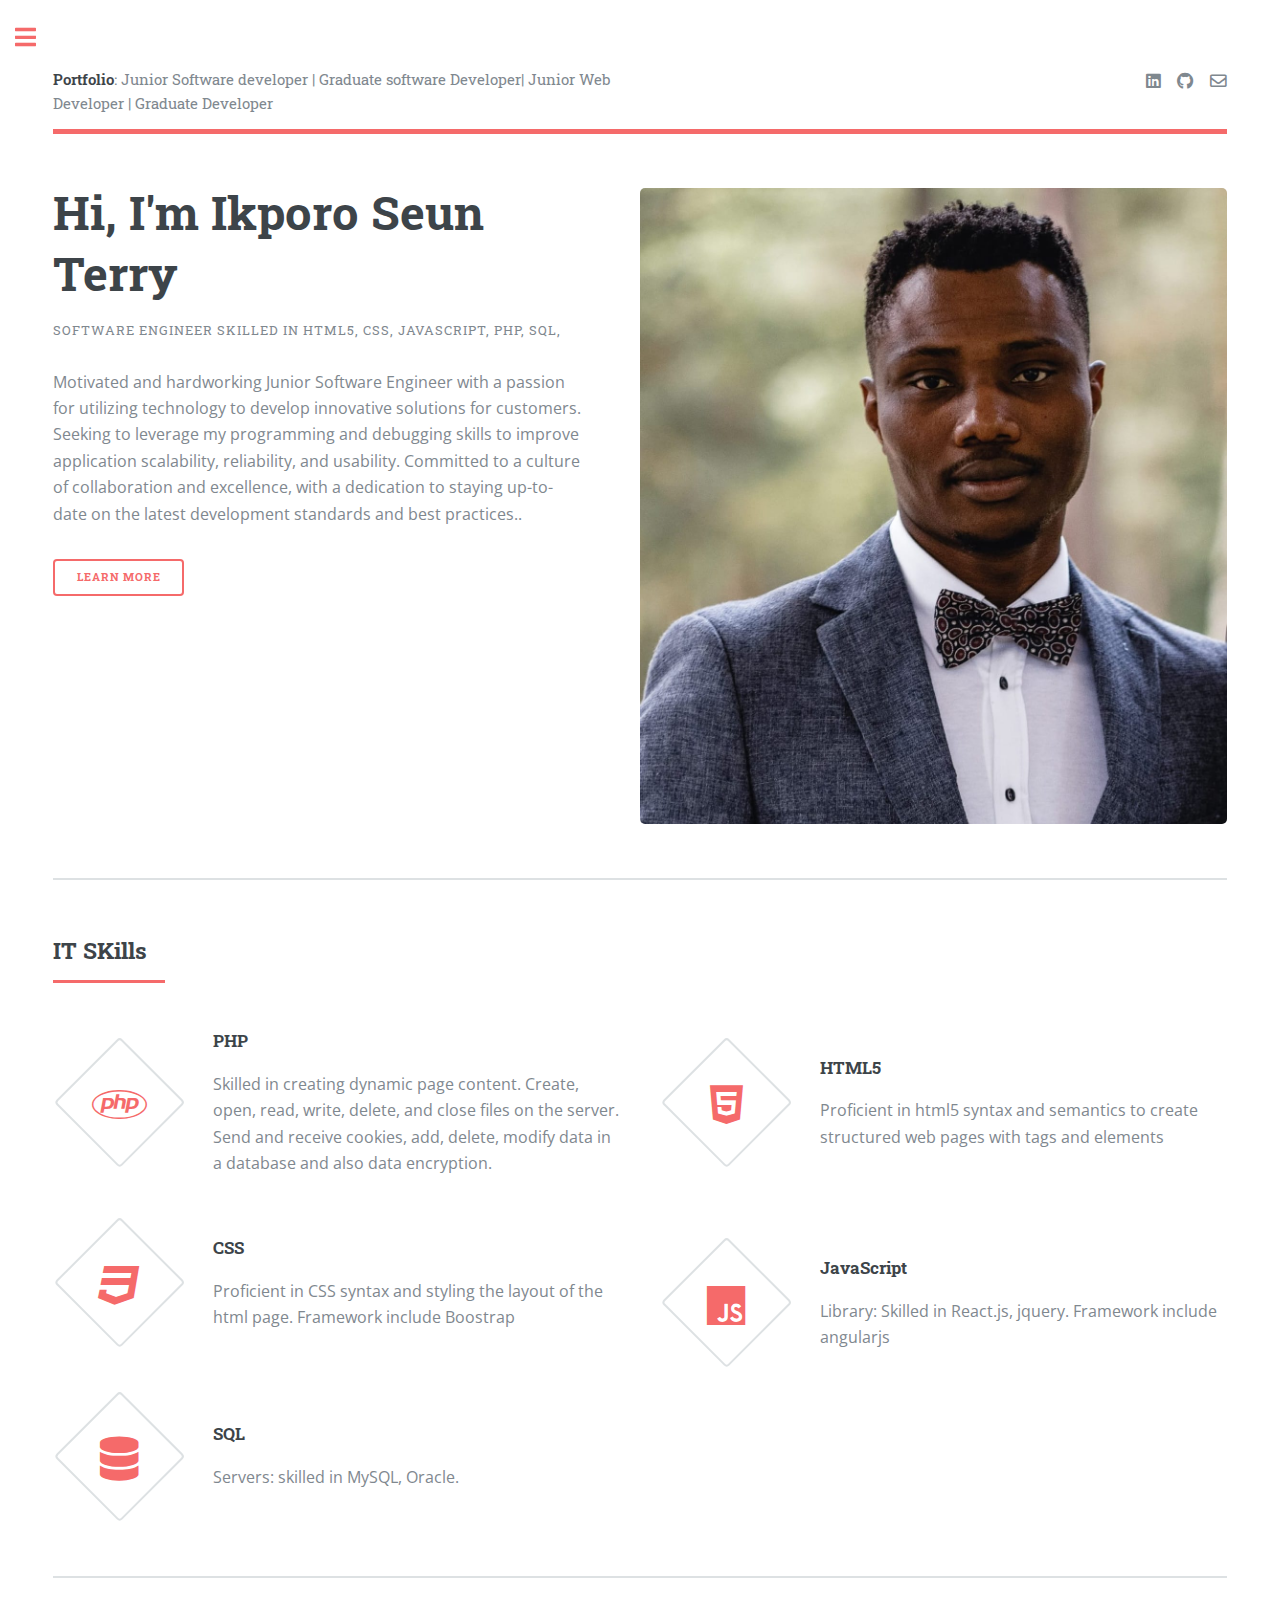
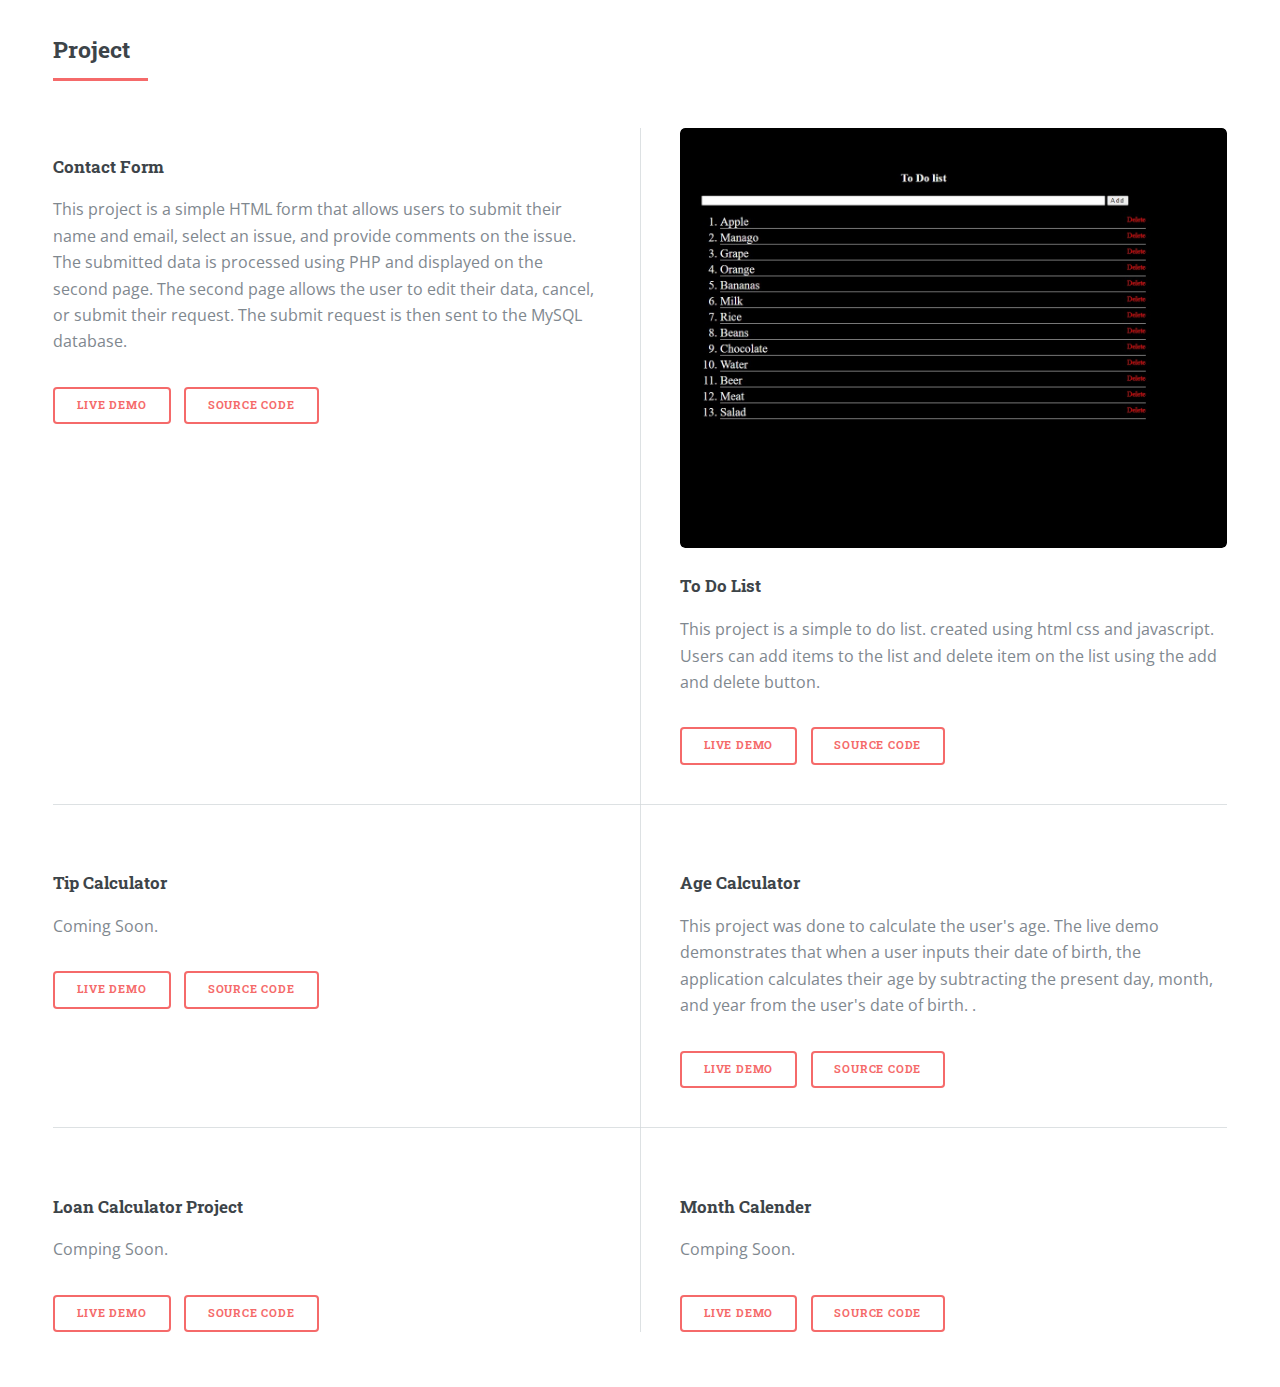
==== index.html @ 98f56852 "Update index.html" ====
<!DOCTYPE HTML>

<html>
	<head>
		<title>My Portfolio</title>
		<meta charset="utf-8" />
		<meta name="viewport" content="width=device-width, initial-scale=1, user-scalable=no" />
		<link rel="stylesheet" href="assets/css/main.css" />
	</head>
	<body class="is-preload">

		<!-- Wrapper -->
			<div id="wrapper">

				<!-- Main -->
					<div id="main">
						<div class="inner">

							<!-- Header -->
								<header id="header">
									<a href="index.html" class="logo"><strong>Portfolio</strong>: Junior Software developer | Graduate software Developer| Junior Web Developer | Graduate Developer<br /></a>
									<ul class="icons">
										<li><a href="https://www.linkedin.com/in/terry-ikporo/" class="icon brands fa-linkedin"><span class="label">linkedin</span></a></li>
										<li><a href="https://github.com/softerry?tab=repositories" class="icon brands fa-github"><span class="label">github</span></a></li>
										<li><a href="mailto:terry.ikporo@gmail.com" class="icon fa fa-envelope"><span class="label">Email</span></a></li>
									</ul>
								</header>

							<!-- Banner -->
								<section id="banner">
									<div class="content">
										<header>
											<h1>Hi, I'm Ikporo Seun Terry</h1>
											<p>Software Engineer Skilled in HTML5, CSS, JavaScript, PHP, SQL, </p>
										</header>
										<p>Motivated and hardworking Junior Software Engineer with a passion for utilizing technology to develop innovative solutions for customers. Seeking to leverage my programming and debugging skills to improve application scalability, reliability, and usability. Committed to a culture of collaboration and excellence, with a dedication to staying up-to-date on the latest development standards and best practices..</p>
										<ul class="actions">
											<li><a href="#" class="button big">Learn More</a></li>
										</ul>
									</div>
									<span class="image object">
										<img src="images/profile.jpeg" alt="" />
									</span>
								</section>

							<!-- Section -->
								<section>
									<header class="major">
										<h2>IT SKills</h2>
									</header>
									<div class="features">
										<article>
											<span class="icon brands fa-php"></span>
											<div class="content">
												<h3>PHP</h3>
												<p>Skilled in creating dynamic page content. Create, open, read, write, delete, and close files on the server. Send and receive cookies, add, delete, modify data in a database and also data encryption.</p>
											</div>
										</article>
										<article>
											<span class="icon brands fa-html5"></span>
											<div class="content">
												<h3>HTML5</h3>
												<p>Proficient in html5 syntax and semantics to create structured web pages with tags and elements </p>
											</div>
										</article>
										<article>
											<span class="icon brands fa-css3"></span>
											<div class="content">
												<h3>CSS</h3>
												<p>Proficient in CSS syntax and styling the layout of the html page. Framework include Boostrap</p>
											</div>
										</article>
										<article>
											<span class="icon brands fa-js"></span>
											<div class="content">
												<h3>JavaScript</h3>
												<p>Library: Skilled in React.js, jquery. Framework include angularjs</p>
											</div>
										</article>
										<article>
											<span class="icon solid fa-database"></span>
											<div class="content">
												<h3>SQL</h3>
												<p> Servers: skilled in MySQL, Oracle.</p>
											</div>
										</article>
									</div>
								</section>

							<!-- Section -->
								<section>
									<header class="major">
										<h2>Project</h2>
									</header>
									<div class="posts">
										<article>
											<a href="#" class="image"><img src="images/contactform.png" alt="" /></a>
											<h3>Contact Form</h3>
											<p>This project is a simple HTML form that allows users to submit their name and email, select an issue, and provide comments on the issue. The submitted data is processed using PHP and displayed on the second page. The second page allows the user to edit their data, cancel, or submit their request. The submit request is then sent to the MySQL database.</p>
											<ul class="actions">
												<li><a href="#" class="button">Live Demo</a></li>
												<li><a href="#" class="button">Source Code</a></li>
											</ul>
										</article>
										<article>
											<a href="#" class="image"><img src="images/todolist.jpg" alt="" /></a>
											<h3>To Do List</h3>
											<p>This project is a simple to do list. created using html css and javascript. Users can add items to the list and delete item on the list using the add and delete button.</p>
											<ul class="actions">
												<li><a href="#" class="button">Live Demo</a></li>
												<li><a href="#" class="button">Source Code</a></li>
											</ul>
										</article>
										<article>
											<a href="#" class="image"><img src="images/tipcalculator.png" alt="" /></a>
											<h3>Tip Calculator</h3>
											<p>Coming Soon.</p>
											<ul class="actions">
												<li><a href="https://softerry.github.io/tipcalculator/" class="button">Live Demo</a></li>
												<li><a href="https://github.com/softerry/tipcalculator" class="button">Source Code</a></li>
											</ul>
										</article>
										<article>
											<a href="#" class="image"><img src="images/agecalculator.png" alt="" /></a>
											<h3>Age Calculator</h3>
											<p>This project was done to calculate the user's age. The live demo demonstrates that when a user inputs their date of birth, the application calculates their age by subtracting the present day, month, and year from the user's date of birth. .</p>
											<ul class="actions">
												<li><a href="https://softerry.github.io/agecalculator/" class="button">Live Demo</a></li>
												<li><a href="https://github.com/softerry/agecalculator" class="button">Source Code</a></li>
											</ul>
										</article>
										<article>
											<a href="#" class="image"><img src="images/pic05.jpg" alt="" /></a>
											<h3>Loan Calculator Project</h3>
											<p>Comping Soon.</p>
											<ul class="actions">
												<li><a href="#" class="button">Live Demo</a></li>
												<li><a href="#" class="button">Source Code</a></li>
											</ul>
										</article>
										<article>
											<a href="#" class="image"><img src="images/pic06.jpg" alt="" /></a>
											<h3>Month Calender</h3>
											<p>Comping Soon.</p>
											<ul class="actions">
												<li><a href="#" class="button">Live Demo</a></li>
												<li><a href="#" class="button">Source Code</a></li>
											</ul>
										</article>
									</div>
								</section>

						</div>
					</div>

				<!-- Sidebar -->
					<div id="sidebar">
						<div class="inner">
							<!-- Menu -->
								<nav id="menu">
									<header class="major">
										<h2>Menu</h2>
									</header>
									<ul>
										<li><a href="index.html">Home</a></li>
										<li><a href="profile.html">Profile</a></li>
									</ul>
								</nav>

							<!-- Section -->
								<section>
									<header class="major">
										<h2>About Me</h2>
									</header>
									<div class="mini-posts">
										<article>
											<a href="#" class="image"><img src="images/profile.jpeg" alt="profile-image" /></a>
											<p>I'm a Terry Seun Ikporo, a motivated and hardworking Junior Software Engineer with a passion for utilizing technology to develop innovative solutions for customers.
											</p>
										</article>
									</div>
									<ul class="actions">
										<li><a href="#" class="button">More</a></li>
									</ul>
								</section>

							<!-- Section -->
								<section>
									<header class="major">
										<h2>Get in touch</h2>
									</header>
									<p>Open to both part-time and full-time positions with a flexible schedule.</p>
									<ul class="contact">
										<li class="icon solid fa-envelope"><a href="mailto:terry.ikporo@gmail.com">terry.ikporo@gmail.com</a></li>
										<li class="icon solid fa-phone">+44 7368565078</li>
										<li class="icon solid fa-home">Manchester|remote|Hybrid</li>
									</ul>
								</section>

							<!-- Footer -->
								<footer id="footer">
									<p class="copyright">&copy; Terry Ikporo Software developer</a>.</p>
								</footer>

						</div>
					</div>

			</div>

		<!-- Scripts -->
			<script src="assets/js/jquery.min.js"></script>
			<script src="assets/js/browser.min.js"></script>
			<script src="assets/js/breakpoints.min.js"></script>
			<script src="assets/js/util.js"></script>
			<script src="assets/js/main.js"></script>

	</body>
</html>
---- assets/css/main.css ----
@import url(fontawesome-all.min.css);
@import url("https://fonts.googleapis.com/css?family=Open+Sans:400,600,400italic,600italic|Roboto+Slab:400,700");
/*
	Editorial by HTML5 UP
	html5up.net | @ajlkn
	Free for personal and commercial use under the CCA 3.0 license (html5up.net/license)
*/
html, body, div, span, applet, object,
iframe, h1, h2, h3, h4, h5, h6, p, blockquote,
pre, a, abbr, acronym, address, big, cite,
code, del, dfn, em, img, ins, kbd, q, s, samp,
small, strike, strong, sub, sup, tt, var, b,
u, i, center, dl, dt, dd, ol, ul, li, fieldset,
form, label, legend, table, caption, tbody,
tfoot, thead, tr, th, td, article, aside,
canvas, details, embed, figure, figcaption,
footer, header, hgroup, menu, nav, output, ruby,
section, summary, time, mark, audio, video {
  margin: 0;
  padding: 0;
  border: 0;
  font-size: 100%;
  font: inherit;
  vertical-align: baseline; }

article, aside, details, figcaption, figure,
footer, header, hgroup, menu, nav, section {
  display: block; }

body {
  line-height: 1; }

ol, ul {
  list-style: none; }

blockquote, q {
  quotes: none; }
  blockquote:before, blockquote:after, q:before, q:after {
    content: '';
    content: none; }

table {
  border-collapse: collapse;
  border-spacing: 0; }

body {
  -webkit-text-size-adjust: none; }


mark {
  background-color: transparent;
  color: inherit; }

input::-moz-focus-inner {
  border: 0;
  padding: 0; }

input, select, textarea {
  -moz-appearance: none;
  -webkit-appearance: none;
  -ms-appearance: none;
  appearance: none; }

/* Basic */
@-ms-viewport {
  width: device-width; }

body {
  -ms-overflow-style: scrollbar; }

@media screen and (max-width: 480px) {
  html, body {
    min-width: 320px; } }

html {
  box-sizing: border-box; }

*, *:before, *:after {
  box-sizing: inherit; }

body {
  background: #ffffff; }
  body.is-preload *, body.is-preload *:before, body.is-preload *:after, body.is-resizing *, body.is-resizing *:before, body.is-resizing *:after {
    -moz-animation: none !important;
    -webkit-animation: none !important;
    -ms-animation: none !important;
    animation: none !important;
    -moz-transition: none !important;
    -webkit-transition: none !important;
    -ms-transition: none !important;
    transition: none !important; }

/* Type */
body, input, select, textarea {
  color: #7f888f;
  font-family: "Open Sans", sans-serif;
  font-size: 13pt;
  font-weight: 400;
  line-height: 1.65; }
  @media screen and (max-width: 1680px) {
    body, input, select, textarea {
      font-size: 11pt; } }
  @media screen and (max-width: 1280px) {
    body, input, select, textarea {
      font-size: 10pt; } }
  @media screen and (max-width: 360px) {
    body, input, select, textarea {
      font-size: 9pt; } }

a {
  -moz-transition: color 0.2s ease-in-out, border-bottom-color 0.2s ease-in-out;
  -webkit-transition: color 0.2s ease-in-out, border-bottom-color 0.2s ease-in-out;
  -ms-transition: color 0.2s ease-in-out, border-bottom-color 0.2s ease-in-out;
  transition: color 0.2s ease-in-out, border-bottom-color 0.2s ease-in-out;
  border-bottom: dotted 1px;
  color: #f56a6a;
  text-decoration: none; }
  a:hover {
    border-bottom-color: #f56a6a;
    color: #f56a6a !important; }
    a:hover strong {
      color: inherit; }

strong, b {
  color: #3d4449;
  font-weight: 600; }

em, i {
  font-style: italic; }

p {
  margin: 0 0 2em 0; }

h1, h2, h3, h4, h5, h6 {
  color: #3d4449;
  font-family: "Roboto Slab", serif;
  font-weight: 700;
  line-height: 1.5;
  margin: 0 0 1em 0; }
  h1 a, h2 a, h3 a, h4 a, h5 a, h6 a {
    color: inherit;
    text-decoration: none;
    border-bottom: 0; }

h1 {
  font-size: 4em;
  margin: 0 0 0.5em 0;
  line-height: 1.3; }

h2 {
  font-size: 1.75em; }

h3 {
  font-size: 1.25em; }

h4 {
  font-size: 1.1em; }

h5 {
  font-size: 0.9em; }

h6 {
  font-size: 0.7em; }

@media screen and (max-width: 1680px) {
  h1 {
    font-size: 3.5em; } }

@media screen and (max-width: 980px) {
  h1 {
    font-size: 3.25em; } }

@media screen and (max-width: 736px) {
  h1 {
    font-size: 2em;
    line-height: 1.4; }
  h2 {
    font-size: 1.5em; } }

sub {
  font-size: 0.8em;
  position: relative;
  top: 0.5em; }

sup {
  font-size: 0.8em;
  position: relative;
  top: -0.5em; }

blockquote {
  border-left: solid 3px rgba(210, 215, 217, 0.75);
  font-style: italic;
  margin: 0 0 2em 0;
  padding: 0.5em 0 0.5em 2em; }

code {
  background: rgba(230, 235, 237, 0.25);
  border-radius: 0.375em;
  border: solid 1px rgba(210, 215, 217, 0.75);
  font-family: "Courier New", monospace;
  font-size: 0.9em;
  margin: 0 0.25em;
  padding: 0.25em 0.65em; }

pre {
  -webkit-overflow-scrolling: touch;
  font-family: "Courier New", monospace;
  font-size: 0.9em;
  margin: 0 0 2em 0; }
  pre code {
    display: block;
    line-height: 1.75;
    padding: 1em 1.5em;
    overflow-x: auto; }

hr {
  border: 0;
  border-bottom: solid 1px rgba(210, 215, 217, 0.75);
  margin: 2em 0; }
  hr.major {
    margin: 3em 0; }

.align-left {
  text-align: left; }

.align-center {
  text-align: center; }

.align-right {
  text-align: right; }

/* Row */
.row {
  display: flex;
  flex-wrap: wrap;
  box-sizing: border-box;
  align-items: stretch; }
  .row > * {
    box-sizing: border-box; }
  .row.gtr-uniform > * > :last-child {
    margin-bottom: 0; }
  .row.aln-left {
    justify-content: flex-start; }
  .row.aln-center {
    justify-content: center; }
  .row.aln-right {
    justify-content: flex-end; }
  .row.aln-top {
    align-items: flex-start; }
  .row.aln-middle {
    align-items: center; }
  .row.aln-bottom {
    align-items: flex-end; }
  .row > .imp {
    order: -1; }
  .row > .col-1 {
    width: 8.33333%; }
  .row > .off-1 {
    margin-left: 8.33333%; }
  .row > .col-2 {
    width: 16.66667%; }
  .row > .off-2 {
    margin-left: 16.66667%; }
  .row > .col-3 {
    width: 25%; }
  .row > .off-3 {
    margin-left: 25%; }
  .row > .col-4 {
    width: 33.33333%; }
  .row > .off-4 {
    margin-left: 33.33333%; }
  .row > .col-5 {
    width: 41.66667%; }
  .row > .off-5 {
    margin-left: 41.66667%; }
  .row > .col-6 {
    width: 50%; }
  .row > .off-6 {
    margin-left: 50%; }
  .row > .col-7 {
    width: 58.33333%; }
  .row > .off-7 {
    margin-left: 58.33333%; }
  .row > .col-8 {
    width: 66.66667%; }
  .row > .off-8 {
    margin-left: 66.66667%; }
  .row > .col-9 {
    width: 75%; }
  .row > .off-9 {
    margin-left: 75%; }
  .row > .col-10 {
    width: 83.33333%; }
  .row > .off-10 {
    margin-left: 83.33333%; }
  .row > .col-11 {
    width: 91.66667%; }
  .row > .off-11 {
    margin-left: 91.66667%; }
  .row > .col-12 {
    width: 100%; }
  .row > .off-12 {
    margin-left: 100%; }
  .row.gtr-0 {
    margin-top: 0;
    margin-left: 0em; }
    .row.gtr-0 > * {
      padding: 0 0 0 0em; }
    .row.gtr-0.gtr-uniform {
      margin-top: 0em; }
      .row.gtr-0.gtr-uniform > * {
        padding-top: 0em; }
  .row.gtr-25 {
    margin-top: 0;
    margin-left: -0.375em; }
    .row.gtr-25 > * {
      padding: 0 0 0 0.375em; }
    .row.gtr-25.gtr-uniform {
      margin-top: -0.375em; }
      .row.gtr-25.gtr-uniform > * {
        padding-top: 0.375em; }
  .row.gtr-50 {
    margin-top: 0;
    margin-left: -0.75em; }
    .row.gtr-50 > * {
      padding: 0 0 0 0.75em; }
    .row.gtr-50.gtr-uniform {
      margin-top: -0.75em; }
      .row.gtr-50.gtr-uniform > * {
        padding-top: 0.75em; }
  .row {
    margin-top: 0;
    margin-left: -1.5em; }
    .row > * {
      padding: 0 0 0 1.5em; }
    .row.gtr-uniform {
      margin-top: -1.5em; }
      .row.gtr-uniform > * {
        padding-top: 1.5em; }
  .row.gtr-150 {
    margin-top: 0;
    margin-left: -2.25em; }
    .row.gtr-150 > * {
      padding: 0 0 0 2.25em; }
    .row.gtr-150.gtr-uniform {
      margin-top: -2.25em; }
      .row.gtr-150.gtr-uniform > * {
        padding-top: 2.25em; }
  .row.gtr-200 {
    margin-top: 0;
    margin-left: -3em; }
    .row.gtr-200 > * {
      padding: 0 0 0 3em; }
    .row.gtr-200.gtr-uniform {
      margin-top: -3em; }
      .row.gtr-200.gtr-uniform > * {
        padding-top: 3em; }
  @media screen and (max-width: 1680px) {
    .row {
      display: flex;
      flex-wrap: wrap;
      box-sizing: border-box;
      align-items: stretch; }
      .row > * {
        box-sizing: border-box; }
      .row.gtr-uniform > * > :last-child {
        margin-bottom: 0; }
      .row.aln-left {
        justify-content: flex-start; }
      .row.aln-center {
        justify-content: center; }
      .row.aln-right {
        justify-content: flex-end; }
      .row.aln-top {
        align-items: flex-start; }
      .row.aln-middle {
        align-items: center; }
      .row.aln-bottom {
        align-items: flex-end; }
      .row > .imp-xlarge {
        order: -1; }
      .row > .col-1-xlarge {
        width: 8.33333%; }
      .row > .off-1-xlarge {
        margin-left: 8.33333%; }
      .row > .col-2-xlarge {
        width: 16.66667%; }
      .row > .off-2-xlarge {
        margin-left: 16.66667%; }
      .row > .col-3-xlarge {
        width: 25%; }
      .row > .off-3-xlarge {
        margin-left: 25%; }
      .row > .col-4-xlarge {
        width: 33.33333%; }
      .row > .off-4-xlarge {
        margin-left: 33.33333%; }
      .row > .col-5-xlarge {
        width: 41.66667%; }
      .row > .off-5-xlarge {
        margin-left: 41.66667%; }
      .row > .col-6-xlarge {
        width: 50%; }
      .row > .off-6-xlarge {
        margin-left: 50%; }
      .row > .col-7-xlarge {
        width: 58.33333%; }
      .row > .off-7-xlarge {
        margin-left: 58.33333%; }
      .row > .col-8-xlarge {
        width: 66.66667%; }
      .row > .off-8-xlarge {
        margin-left: 66.66667%; }
      .row > .col-9-xlarge {
        width: 75%; }
      .row > .off-9-xlarge {
        margin-left: 75%; }
      .row > .col-10-xlarge {
        width: 83.33333%; }
      .row > .off-10-xlarge {
        margin-left: 83.33333%; }
      .row > .col-11-xlarge {
        width: 91.66667%; }
      .row > .off-11-xlarge {
        margin-left: 91.66667%; }
      .row > .col-12-xlarge {
        width: 100%; }
      .row > .off-12-xlarge {
        margin-left: 100%; }
      .row.gtr-0 {
        margin-top: 0;
        margin-left: 0em; }
        .row.gtr-0 > * {
          padding: 0 0 0 0em; }
        .row.gtr-0.gtr-uniform {
          margin-top: 0em; }
          .row.gtr-0.gtr-uniform > * {
            padding-top: 0em; }
      .row.gtr-25 {
        margin-top: 0;
        margin-left: -0.375em; }
        .row.gtr-25 > * {
          padding: 0 0 0 0.375em; }
        .row.gtr-25.gtr-uniform {
          margin-top: -0.375em; }
          .row.gtr-25.gtr-uniform > * {
            padding-top: 0.375em; }
      .row.gtr-50 {
        margin-top: 0;
        margin-left: -0.75em; }
        .row.gtr-50 > * {
          padding: 0 0 0 0.75em; }
        .row.gtr-50.gtr-uniform {
          margin-top: -0.75em; }
          .row.gtr-50.gtr-uniform > * {
            padding-top: 0.75em; }
      .row {
        margin-top: 0;
        margin-left: -1.5em; }
        .row > * {
          padding: 0 0 0 1.5em; }
        .row.gtr-uniform {
          margin-top: -1.5em; }
          .row.gtr-uniform > * {
            padding-top: 1.5em; }
      .row.gtr-150 {
        margin-top: 0;
        margin-left: -2.25em; }
        .row.gtr-150 > * {
          padding: 0 0 0 2.25em; }
        .row.gtr-150.gtr-uniform {
          margin-top: -2.25em; }
          .row.gtr-150.gtr-uniform > * {
            padding-top: 2.25em; }
      .row.gtr-200 {
        margin-top: 0;
        margin-left: -3em; }
        .row.gtr-200 > * {
          padding: 0 0 0 3em; }
        .row.gtr-200.gtr-uniform {
          margin-top: -3em; }
          .row.gtr-200.gtr-uniform > * {
            padding-top: 3em; } }
  @media screen and (max-width: 1280px) {
    .row {
      display: flex;
      flex-wrap: wrap;
      box-sizing: border-box;
      align-items: stretch; }
      .row > * {
        box-sizing: border-box; }
      .row.gtr-uniform > * > :last-child {
        margin-bottom: 0; }
      .row.aln-left {
        justify-content: flex-start; }
      .row.aln-center {
        justify-content: center; }
      .row.aln-right {
        justify-content: flex-end; }
      .row.aln-top {
        align-items: flex-start; }
      .row.aln-middle {
        align-items: center; }
      .row.aln-bottom {
        align-items: flex-end; }
      .row > .imp-large {
        order: -1; }
      .row > .col-1-large {
        width: 8.33333%; }
      .row > .off-1-large {
        margin-left: 8.33333%; }
      .row > .col-2-large {
        width: 16.66667%; }
      .row > .off-2-large {
        margin-left: 16.66667%; }
      .row > .col-3-large {
        width: 25%; }
      .row > .off-3-large {
        margin-left: 25%; }
      .row > .col-4-large {
        width: 33.33333%; }
      .row > .off-4-large {
        margin-left: 33.33333%; }
      .row > .col-5-large {
        width: 41.66667%; }
      .row > .off-5-large {
        margin-left: 41.66667%; }
      .row > .col-6-large {
        width: 50%; }
      .row > .off-6-large {
        margin-left: 50%; }
      .row > .col-7-large {
        width: 58.33333%; }
      .row > .off-7-large {
        margin-left: 58.33333%; }
      .row > .col-8-large {
        width: 66.66667%; }
      .row > .off-8-large {
        margin-left: 66.66667%; }
      .row > .col-9-large {
        width: 75%; }
      .row > .off-9-large {
        margin-left: 75%; }
      .row > .col-10-large {
        width: 83.33333%; }
      .row > .off-10-large {
        margin-left: 83.33333%; }
      .row > .col-11-large {
        width: 91.66667%; }
      .row > .off-11-large {
        margin-left: 91.66667%; }
      .row > .col-12-large {
        width: 100%; }
      .row > .off-12-large {
        margin-left: 100%; }
      .row.gtr-0 {
        margin-top: 0;
        margin-left: 0em; }
        .row.gtr-0 > * {
          padding: 0 0 0 0em; }
        .row.gtr-0.gtr-uniform {
          margin-top: 0em; }
          .row.gtr-0.gtr-uniform > * {
            padding-top: 0em; }
      .row.gtr-25 {
        margin-top: 0;
        margin-left: -0.375em; }
        .row.gtr-25 > * {
          padding: 0 0 0 0.375em; }
        .row.gtr-25.gtr-uniform {
          margin-top: -0.375em; }
          .row.gtr-25.gtr-uniform > * {
            padding-top: 0.375em; }
      .row.gtr-50 {
        margin-top: 0;
        margin-left: -0.75em; }
        .row.gtr-50 > * {
          padding: 0 0 0 0.75em; }
        .row.gtr-50.gtr-uniform {
          margin-top: -0.75em; }
          .row.gtr-50.gtr-uniform > * {
            padding-top: 0.75em; }
      .row {
        margin-top: 0;
        margin-left: -1.5em; }
        .row > * {
          padding: 0 0 0 1.5em; }
        .row.gtr-uniform {
          margin-top: -1.5em; }
          .row.gtr-uniform > * {
            padding-top: 1.5em; }
      .row.gtr-150 {
        margin-top: 0;
        margin-left: -2.25em; }
        .row.gtr-150 > * {
          padding: 0 0 0 2.25em; }
        .row.gtr-150.gtr-uniform {
          margin-top: -2.25em; }
          .row.gtr-150.gtr-uniform > * {
            padding-top: 2.25em; }
      .row.gtr-200 {
        margin-top: 0;
        margin-left: -3em; }
        .row.gtr-200 > * {
          padding: 0 0 0 3em; }
        .row.gtr-200.gtr-uniform {
          margin-top: -3em; }
          .row.gtr-200.gtr-uniform > * {
            padding-top: 3em; } }
  @media screen and (max-width: 980px) {
    .row {
      display: flex;
      flex-wrap: wrap;
      box-sizing: border-box;
      align-items: stretch; }
      .row > * {
        box-sizing: border-box; }
      .row.gtr-uniform > * > :last-child {
        margin-bottom: 0; }
      .row.aln-left {
        justify-content: flex-start; }
      .row.aln-center {
        justify-content: center; }
      .row.aln-right {
        justify-content: flex-end; }
      .row.aln-top {
        align-items: flex-start; }
      .row.aln-middle {
        align-items: center; }
      .row.aln-bottom {
        align-items: flex-end; }
      .row > .imp-medium {
        order: -1; }
      .row > .col-1-medium {
        width: 8.33333%; }
      .row > .off-1-medium {
        margin-left: 8.33333%; }
      .row > .col-2-medium {
        width: 16.66667%; }
      .row > .off-2-medium {
        margin-left: 16.66667%; }
      .row > .col-3-medium {
        width: 25%; }
      .row > .off-3-medium {
        margin-left: 25%; }
      .row > .col-4-medium {
        width: 33.33333%; }
      .row > .off-4-medium {
        margin-left: 33.33333%; }
      .row > .col-5-medium {
        width: 41.66667%; }
      .row > .off-5-medium {
        margin-left: 41.66667%; }
      .row > .col-6-medium {
        width: 50%; }
      .row > .off-6-medium {
        margin-left: 50%; }
      .row > .col-7-medium {
        width: 58.33333%; }
      .row > .off-7-medium {
        margin-left: 58.33333%; }
      .row > .col-8-medium {
        width: 66.66667%; }
      .row > .off-8-medium {
        margin-left: 66.66667%; }
      .row > .col-9-medium {
        width: 75%; }
      .row > .off-9-medium {
        margin-left: 75%; }
      .row > .col-10-medium {
        width: 83.33333%; }
      .row > .off-10-medium {
        margin-left: 83.33333%; }
      .row > .col-11-medium {
        width: 91.66667%; }
      .row > .off-11-medium {
        margin-left: 91.66667%; }
      .row > .col-12-medium {
        width: 100%; }
      .row > .off-12-medium {
        margin-left: 100%; }
      .row.gtr-0 {
        margin-top: 0;
        margin-left: 0em; }
        .row.gtr-0 > * {
          padding: 0 0 0 0em; }
        .row.gtr-0.gtr-uniform {
          margin-top: 0em; }
          .row.gtr-0.gtr-uniform > * {
            padding-top: 0em; }
      .row.gtr-25 {
        margin-top: 0;
        margin-left: -0.375em; }
        .row.gtr-25 > * {
          padding: 0 0 0 0.375em; }
        .row.gtr-25.gtr-uniform {
          margin-top: -0.375em; }
          .row.gtr-25.gtr-uniform > * {
            padding-top: 0.375em; }
      .row.gtr-50 {
        margin-top: 0;
        margin-left: -0.75em; }
        .row.gtr-50 > * {
          padding: 0 0 0 0.75em; }
        .row.gtr-50.gtr-uniform {
          margin-top: -0.75em; }
          .row.gtr-50.gtr-uniform > * {
            padding-top: 0.75em; }
      .row {
        margin-top: 0;
        margin-left: -1.5em; }
        .row > * {
          padding: 0 0 0 1.5em; }
        .row.gtr-uniform {
          margin-top: -1.5em; }
          .row.gtr-uniform > * {
            padding-top: 1.5em; }
      .row.gtr-150 {
        margin-top: 0;
        margin-left: -2.25em; }
        .row.gtr-150 > * {
          padding: 0 0 0 2.25em; }
        .row.gtr-150.gtr-uniform {
          margin-top: -2.25em; }
          .row.gtr-150.gtr-uniform > * {
            padding-top: 2.25em; }
      .row.gtr-200 {
        margin-top: 0;
        margin-left: -3em; }
        .row.gtr-200 > * {
          padding: 0 0 0 3em; }
        .row.gtr-200.gtr-uniform {
          margin-top: -3em; }
          .row.gtr-200.gtr-uniform > * {
            padding-top: 3em; } }
  @media screen and (max-width: 736px) {
    .row {
      display: flex;
      flex-wrap: wrap;
      box-sizing: border-box;
      align-items: stretch; }
      .row > * {
        box-sizing: border-box; }
      .row.gtr-uniform > * > :last-child {
        margin-bottom: 0; }
      .row.aln-left {
        justify-content: flex-start; }
      .row.aln-center {
        justify-content: center; }
      .row.aln-right {
        justify-content: flex-end; }
      .row.aln-top {
        align-items: flex-start; }
      .row.aln-middle {
        align-items: center; }
      .row.aln-bottom {
        align-items: flex-end; }
      .row > .imp-small {
        order: -1; }
      .row > .col-1-small {
        width: 8.33333%; }
      .row > .off-1-small {
        margin-left: 8.33333%; }
      .row > .col-2-small {
        width: 16.66667%; }
      .row > .off-2-small {
        margin-left: 16.66667%; }
      .row > .col-3-small {
        width: 25%; }
      .row > .off-3-small {
        margin-left: 25%; }
      .row > .col-4-small {
        width: 33.33333%; }
      .row > .off-4-small {
        margin-left: 33.33333%; }
      .row > .col-5-small {
        width: 41.66667%; }
      .row > .off-5-small {
        margin-left: 41.66667%; }
      .row > .col-6-small {
        width: 50%; }
      .row > .off-6-small {
        margin-left: 50%; }
      .row > .col-7-small {
        width: 58.33333%; }
      .row > .off-7-small {
        margin-left: 58.33333%; }
      .row > .col-8-small {
        width: 66.66667%; }
      .row > .off-8-small {
        margin-left: 66.66667%; }
      .row > .col-9-small {
        width: 75%; }
      .row > .off-9-small {
        margin-left: 75%; }
      .row > .col-10-small {
        width: 83.33333%; }
      .row > .off-10-small {
        margin-left: 83.33333%; }
      .row > .col-11-small {
        width: 91.66667%; }
      .row > .off-11-small {
        margin-left: 91.66667%; }
      .row > .col-12-small {
        width: 100%; }
      .row > .off-12-small {
        margin-left: 100%; }
      .row.gtr-0 {
        margin-top: 0;
        margin-left: 0em; }
        .row.gtr-0 > * {
          padding: 0 0 0 0em; }
        .row.gtr-0.gtr-uniform {
          margin-top: 0em; }
          .row.gtr-0.gtr-uniform > * {
            padding-top: 0em; }
      .row.gtr-25 {
        margin-top: 0;
        margin-left: -0.375em; }
        .row.gtr-25 > * {
          padding: 0 0 0 0.375em; }
        .row.gtr-25.gtr-uniform {
          margin-top: -0.375em; }
          .row.gtr-25.gtr-uniform > * {
            padding-top: 0.375em; }
      .row.gtr-50 {
        margin-top: 0;
        margin-left: -0.75em; }
        .row.gtr-50 > * {
          padding: 0 0 0 0.75em; }
        .row.gtr-50.gtr-uniform {
          margin-top: -0.75em; }
          .row.gtr-50.gtr-uniform > * {
            padding-top: 0.75em; }
      .row {
        margin-top: 0;
        margin-left: -1.5em; }
        .row > * {
          padding: 0 0 0 1.5em; }
        .row.gtr-uniform {
          margin-top: -1.5em; }
          .row.gtr-uniform > * {
            padding-top: 1.5em; }
      .row.gtr-150 {
        margin-top: 0;
        margin-left: -2.25em; }
        .row.gtr-150 > * {
          padding: 0 0 0 2.25em; }
        .row.gtr-150.gtr-uniform {
          margin-top: -2.25em; }
          .row.gtr-150.gtr-uniform > * {
            padding-top: 2.25em; }
      .row.gtr-200 {
        margin-top: 0;
        margin-left: -3em; }
        .row.gtr-200 > * {
          padding: 0 0 0 3em; }
        .row.gtr-200.gtr-uniform {
          margin-top: -3em; }
          .row.gtr-200.gtr-uniform > * {
            padding-top: 3em; } }
  @media screen and (max-width: 480px) {
    .row {
      display: flex;
      flex-wrap: wrap;
      box-sizing: border-box;
      align-items: stretch; }
      .row > * {
        box-sizing: border-box; }
      .row.gtr-uniform > * > :last-child {
        margin-bottom: 0; }
      .row.aln-left {
        justify-content: flex-start; }
      .row.aln-center {
        justify-content: center; }
      .row.aln-right {
        justify-content: flex-end; }
      .row.aln-top {
        align-items: flex-start; }
      .row.aln-middle {
        align-items: center; }
      .row.aln-bottom {
        align-items: flex-end; }
      .row > .imp-xsmall {
        order: -1; }
      .row > .col-1-xsmall {
        width: 8.33333%; }
      .row > .off-1-xsmall {
        margin-left: 8.33333%; }
      .row > .col-2-xsmall {
        width: 16.66667%; }
      .row > .off-2-xsmall {
        margin-left: 16.66667%; }
      .row > .col-3-xsmall {
        width: 25%; }
      .row > .off-3-xsmall {
        margin-left: 25%; }
      .row > .col-4-xsmall {
        width: 33.33333%; }
      .row > .off-4-xsmall {
        margin-left: 33.33333%; }
      .row > .col-5-xsmall {
        width: 41.66667%; }
      .row > .off-5-xsmall {
        margin-left: 41.66667%; }
      .row > .col-6-xsmall {
        width: 50%; }
      .row > .off-6-xsmall {
        margin-left: 50%; }
      .row > .col-7-xsmall {
        width: 58.33333%; }
      .row > .off-7-xsmall {
        margin-left: 58.33333%; }
      .row > .col-8-xsmall {
        width: 66.66667%; }
      .row > .off-8-xsmall {
        margin-left: 66.66667%; }
      .row > .col-9-xsmall {
        width: 75%; }
      .row > .off-9-xsmall {
        margin-left: 75%; }
      .row > .col-10-xsmall {
        width: 83.33333%; }
      .row > .off-10-xsmall {
        margin-left: 83.33333%; }
      .row > .col-11-xsmall {
        width: 91.66667%; }
      .row > .off-11-xsmall {
        margin-left: 91.66667%; }
      .row > .col-12-xsmall {
        width: 100%; }
      .row > .off-12-xsmall {
        margin-left: 100%; }
      .row.gtr-0 {
        margin-top: 0;
        margin-left: 0em; }
        .row.gtr-0 > * {
          padding: 0 0 0 0em; }
        .row.gtr-0.gtr-uniform {
          margin-top: 0em; }
          .row.gtr-0.gtr-uniform > * {
            padding-top: 0em; }
      .row.gtr-25 {
        margin-top: 0;
        margin-left: -0.375em; }
        .row.gtr-25 > * {
          padding: 0 0 0 0.375em; }
        .row.gtr-25.gtr-uniform {
          margin-top: -0.375em; }
          .row.gtr-25.gtr-uniform > * {
            padding-top: 0.375em; }
      .row.gtr-50 {
        margin-top: 0;
        margin-left: -0.75em; }
        .row.gtr-50 > * {
          padding: 0 0 0 0.75em; }
        .row.gtr-50.gtr-uniform {
          margin-top: -0.75em; }
          .row.gtr-50.gtr-uniform > * {
            padding-top: 0.75em; }
      .row {
        margin-top: 0;
        margin-left: -1.5em; }
        .row > * {
          padding: 0 0 0 1.5em; }
        .row.gtr-uniform {
          margin-top: -1.5em; }
          .row.gtr-uniform > * {
            padding-top: 1.5em; }
      .row.gtr-150 {
        margin-top: 0;
        margin-left: -2.25em; }
        .row.gtr-150 > * {
          padding: 0 0 0 2.25em; }
        .row.gtr-150.gtr-uniform {
          margin-top: -2.25em; }
          .row.gtr-150.gtr-uniform > * {
            padding-top: 2.25em; }
      .row.gtr-200 {
        margin-top: 0;
        margin-left: -3em; }
        .row.gtr-200 > * {
          padding: 0 0 0 3em; }
        .row.gtr-200.gtr-uniform {
          margin-top: -3em; }
          .row.gtr-200.gtr-uniform > * {
            padding-top: 3em; } }

/* Section/Article */
section.special, article.special {
  text-align: center; }

header p {
  font-family: "Roboto Slab", serif;
  font-size: 1em;
  font-weight: 400;
  letter-spacing: 0.075em;
  margin-top: -0.5em;
  text-transform: uppercase; }

header.major > :last-child {
  border-bottom: solid 3px #f56a6a;
  display: inline-block;
  margin: 0 0 2em 0;
  padding: 0 0.75em 0.5em 0; }

header.main > :last-child {
  margin: 0 0 1em 0; }

/* Form */
form {
  margin: 0 0 2em 0; }

label {
  color: #3d4449;
  display: block;
  font-size: 0.9em;
  font-weight: 600;
  margin: 0 0 1em 0; }

input[type="text"],
input[type="password"],
input[type="email"],
input[type="tel"],
input[type="search"],
input[type="url"],
select,
textarea {
  -moz-appearance: none;
  -webkit-appearance: none;
  -ms-appearance: none;
  appearance: none;
  background: #ffffff;
  border-radius: 0.375em;
  border: none;
  border: solid 1px rgba(210, 215, 217, 0.75);
  color: inherit;
  display: block;
  outline: 0;
  padding: 0 1em;
  text-decoration: none;
  width: 100%; }
  input[type="text"]:invalid,
  input[type="password"]:invalid,
  input[type="email"]:invalid,
  input[type="tel"]:invalid,
  input[type="search"]:invalid,
  input[type="url"]:invalid,
  select:invalid,
  textarea:invalid {
    box-shadow: none; }
  input[type="text"]:focus,
  input[type="password"]:focus,
  input[type="email"]:focus,
  input[type="tel"]:focus,
  input[type="search"]:focus,
  input[type="url"]:focus,
  select:focus,
  textarea:focus {
    border-color: #f56a6a;
    box-shadow: 0 0 0 1px #f56a6a; }

select {
  background-image: url("data:image/svg+xml;charset=utf8,%3Csvg xmlns='http://www.w3.org/2000/svg' width='40' height='40' preserveAspectRatio='none' viewBox='0 0 40 40'%3E%3Cpath d='M9.4,12.3l10.4,10.4l10.4-10.4c0.2-0.2,0.5-0.4,0.9-0.4c0.3,0,0.6,0.1,0.9,0.4l3.3,3.3c0.2,0.2,0.4,0.5,0.4,0.9 c0,0.4-0.1,0.6-0.4,0.9L20.7,31.9c-0.2,0.2-0.5,0.4-0.9,0.4c-0.3,0-0.6-0.1-0.9-0.4L4.3,17.3c-0.2-0.2-0.4-0.5-0.4-0.9 c0-0.4,0.1-0.6,0.4-0.9l3.3-3.3c0.2-0.2,0.5-0.4,0.9-0.4S9.1,12.1,9.4,12.3z' fill='rgba(210, 215, 217, 0.75)' /%3E%3C/svg%3E");
  background-size: 1.25em;
  background-repeat: no-repeat;
  background-position: calc(100% - 1em) center;
  height: 2.75em;
  padding-right: 2.75em;
  text-overflow: ellipsis; }
  select option {
    color: #3d4449;
    background: #ffffff; }
  select:focus::-ms-value {
    background-color: transparent; }
  select::-ms-expand {
    display: none; }

input[type="text"],
input[type="password"],
input[type="email"],
input[type="tel"],
input[type="search"],
input[type="url"],
select {
  height: 2.75em; }

textarea {
  padding: 0.75em 1em; }

input[type="checkbox"],
input[type="radio"] {
  -moz-appearance: none;
  -webkit-appearance: none;
  -ms-appearance: none;
  appearance: none;
  display: block;
  float: left;
  margin-right: -2em;
  opacity: 0;
  width: 1em;
  z-index: -1; }
  input[type="checkbox"] + label,
  input[type="radio"] + label {
    text-decoration: none;
    color: #7f888f;
    cursor: pointer;
    display: inline-block;
    font-size: 1em;
    font-weight: 400;
    padding-left: 2.4em;
    padding-right: 0.75em;
    position: relative; }
    input[type="checkbox"] + label:before,
    input[type="radio"] + label:before {
      -moz-osx-font-smoothing: grayscale;
      -webkit-font-smoothing: antialiased;
      display: inline-block;
      font-style: normal;
      font-variant: normal;
      text-rendering: auto;
      line-height: 1;
      text-transform: none !important;
      font-family: 'Font Awesome 5 Free';
      font-weight: 900; }
    input[type="checkbox"] + label:before,
    input[type="radio"] + label:before {
      background: #ffffff;
      border-radius: 0.375em;
      border: solid 1px rgba(210, 215, 217, 0.75);
      content: '';
      display: inline-block;
      font-size: 0.8em;
      height: 2.0625em;
      left: 0;
      line-height: 2.0625em;
      position: absolute;
      text-align: center;
      top: 0;
      width: 2.0625em; }
  input[type="checkbox"]:checked + label:before,
  input[type="radio"]:checked + label:before {
    background: #3d4449;
    border-color: #3d4449;
    color: #ffffff;
    content: '\f00c'; }
  input[type="checkbox"]:focus + label:before,
  input[type="radio"]:focus + label:before {
    border-color: #f56a6a;
    box-shadow: 0 0 0 1px #f56a6a; }

input[type="checkbox"] + label:before {
  border-radius: 0.375em; }

input[type="radio"] + label:before {
  border-radius: 100%; }

::-webkit-input-placeholder {
  color: #9fa3a6 !important;
  opacity: 1.0; }

:-moz-placeholder {
  color: #9fa3a6 !important;
  opacity: 1.0; }

::-moz-placeholder {
  color: #9fa3a6 !important;
  opacity: 1.0; }

:-ms-input-placeholder {
  color: #9fa3a6 !important;
  opacity: 1.0; }

/* Box */
.box {
  border-radius: 0.375em;
  border: solid 1px rgba(210, 215, 217, 0.75);
  margin-bottom: 2em;
  padding: 1.5em; }
  .box > :last-child,
  .box > :last-child > :last-child,
  .box > :last-child > :last-child > :last-child {
    margin-bottom: 0; }
  .box.alt {
    border: 0;
    border-radius: 0;
    padding: 0; }

/* Icon */
.icon {
  text-decoration: none;
  border-bottom: none;
  position: relative; }
  .icon:before {
    -moz-osx-font-smoothing: grayscale;
    -webkit-font-smoothing: antialiased;
    display: inline-block;
    font-style: normal;
    font-variant: normal;
    text-rendering: auto;
    line-height: 1;
    text-transform: none !important;
    font-family: 'Font Awesome 5 Free';
    font-weight: 400; }
  .icon > .label {
    display: none; }
  .icon:before {
    line-height: inherit; }
  .icon.solid:before {
    font-weight: 900; }
  .icon.brands:before {
    font-family: 'Font Awesome 5 Brands'; }

/* Image */
.image {
  border-radius: 0.375em;
  border: 0;
  display: inline-block;
  position: relative; }
  .image img {
    border-radius: 0.375em;
    display: block; }
  .image.left, .image.right {
    max-width: 40%; }
    .image.left img, .image.right img {
      width: 100%; }
  .image.left {
    float: left;
    padding: 0 1.5em 1em 0;
    top: 0.25em; }
  .image.right {
    float: right;
    padding: 0 0 1em 1.5em;
    top: 0.25em; }
  .image.fit {
    display: block;
    margin: 0 0 2em 0;
    width: 100%; }
    .image.fit img {
      width: 100%; }
  .image.main {
    display: block;
    margin: 0 0 3em 0;
    width: 100%; }
    .image.main img {
       max-height: 500px;
      }

a.image {
  overflow: hidden; }
  a.image img {
    -moz-transition: -moz-transform 0.2s ease;
    -webkit-transition: -webkit-transform 0.2s ease;
    -ms-transition: -ms-transform 0.2s ease;
    transition: transform 0.2s ease; }
  a.image:hover img {
    -moz-transform: scale(1.075);
    -webkit-transform: scale(1.075);
    -ms-transform: scale(1.075);
    transform: scale(1.075); }

/* List */
ol {
  list-style: decimal;
  margin: 0 0 2em 0;
  padding-left: 1.25em; }
  ol li {
    padding-left: 0.25em; }

ul {
  list-style: disc;
  margin: 0 0 2em 0;
  padding-left: 1em; }
  ul li {
    padding-left: 0.5em; }
  ul.alt {
    list-style: none;
    padding-left: 0; }
    ul.alt li {
      border-top: solid 1px rgba(210, 215, 217, 0.75);
      padding: 0.5em 0; }
      ul.alt li:first-child {
        border-top: 0;
        padding-top: 0; }

dl {
  margin: 0 0 2em 0; }
  dl dt {
    display: block;
    font-weight: 600;
    margin: 0 0 1em 0; }
  dl dd {
    margin-left: 2em; }

/* Actions */
ul.actions {
  display: -moz-flex;
  display: -webkit-flex;
  display: -ms-flex;
  display: flex;
  cursor: default;
  list-style: none;
  margin-left: -1em;
  padding-left: 0; }
  ul.actions li {
    padding: 0 0 0 1em;
    vertical-align: middle; }
  ul.actions.special {
    -moz-justify-content: center;
    -webkit-justify-content: center;
    -ms-justify-content: center;
    justify-content: center;
    width: 100%;
    margin-left: 0; }
    ul.actions.special li:first-child {
      padding-left: 0; }
  ul.actions.stacked {
    -moz-flex-direction: column;
    -webkit-flex-direction: column;
    -ms-flex-direction: column;
    flex-direction: column;
    margin-left: 0; }
    ul.actions.stacked li {
      padding: 1.3em 0 0 0; }
      ul.actions.stacked li:first-child {
        padding-top: 0; }
  ul.actions.fit {
    width: calc(100% + 1em); }
    ul.actions.fit li {
      -moz-flex-grow: 1;
      -webkit-flex-grow: 1;
      -ms-flex-grow: 1;
      flex-grow: 1;
      -moz-flex-shrink: 1;
      -webkit-flex-shrink: 1;
      -ms-flex-shrink: 1;
      flex-shrink: 1;
      width: 100%; }
      ul.actions.fit li > * {
        width: 100%; }
    ul.actions.fit.stacked {
      width: 100%; }

/* Icons */
ul.icons {
  cursor: default;
  list-style: none;
  padding-left: 0; }
  ul.icons li {
    display: inline-block;
    padding: 0 1em 0 0; }
    ul.icons li:last-child {
      padding-right: 0; }
    ul.icons li .icon {
      color: inherit; }
      ul.icons li .icon:before {
        font-size: 1.25em; }

/* Contact */
ul.contact {
  list-style: none;
  padding: 0; }
  ul.contact li {
    text-decoration: none;
    border-top: solid 1px rgba(210, 215, 217, 0.75);
    margin: 1.5em 0 0 0;
    padding: 1.5em 0 0 3em;
    position: relative; }
    ul.contact li:before {
      -moz-osx-font-smoothing: grayscale;
      -webkit-font-smoothing: antialiased;
      display: inline-block;
      font-style: normal;
      font-variant: normal;
      text-rendering: auto;
      line-height: 1;
      text-transform: none !important;
      font-family: 'Font Awesome 5 Free';
      font-weight: 400; }
    ul.contact li:before {
      color: #f56a6a;
      display: inline-block;
      font-size: 1.5em;
      height: 1.125em;
      left: 0;
      line-height: 1.125em;
      position: absolute;
      text-align: center;
      top: 1em;
      width: 1.5em; }
    ul.contact li:first-child {
      border-top: 0;
      margin-top: 0;
      padding-top: 0; }
      ul.contact li:first-child:before {
        top: 0; }
    ul.contact li a {
      color: inherit; }

/* Pagination */
ul.pagination {
  cursor: default;
  list-style: none;
  padding-left: 0; }
  ul.pagination li {
    display: inline-block;
    padding-left: 0;
    vertical-align: middle; }
    ul.pagination li > .page {
      -moz-transition: background-color 0.2s ease-in-out, color 0.2s ease-in-out;
      -webkit-transition: background-color 0.2s ease-in-out, color 0.2s ease-in-out;
      -ms-transition: background-color 0.2s ease-in-out, color 0.2s ease-in-out;
      transition: background-color 0.2s ease-in-out, color 0.2s ease-in-out;
      border-bottom: 0;
      border-radius: 0.375em;
      display: inline-block;
      font-size: 0.8em;
      font-weight: 600;
      height: 2em;
      line-height: 2em;
      margin: 0 0.125em;
      min-width: 2em;
      padding: 0 0.5em;
      text-align: center; }
      ul.pagination li > .page.active {
        background-color: #f56a6a;
        color: #ffffff !important; }
        ul.pagination li > .page.active:hover {
          background-color: #f67878; }
        ul.pagination li > .page.active:active {
          background-color: #f45c5c; }
    ul.pagination li:first-child {
      padding-right: 0.75em; }
    ul.pagination li:last-child {
      padding-left: 0.75em; }
  @media screen and (max-width: 480px) {
    ul.pagination li:nth-child(n+2):nth-last-child(n+2) {
      display: none; }
    ul.pagination li:first-child {
      padding-right: 0; } }

/* Table */
.table-wrapper {
  -webkit-overflow-scrolling: touch;
  overflow-x: auto; }

table {
  margin: 0 0 2em 0;
  width: 100%; }
  table tbody tr {
    border: solid 1px rgba(210, 215, 217, 0.75);
    border-left: 0;
    border-right: 0; }
    table tbody tr:nth-child(2n + 1) {
      background-color: rgba(230, 235, 237, 0.25); }
  table td {
    padding: 0.75em 0.75em; }
  table th {
    color: #3d4449;
    font-size: 0.9em;
    font-weight: 600;
    padding: 0 0.75em 0.75em 0.75em;
    text-align: left; }
  table thead {
    border-bottom: solid 2px rgba(210, 215, 217, 0.75); }
  table tfoot {
    border-top: solid 2px rgba(210, 215, 217, 0.75); }
  table.alt {
    border-collapse: separate; }
    table.alt tbody tr td {
      border: solid 1px rgba(210, 215, 217, 0.75);
      border-left-width: 0;
      border-top-width: 0; }
      table.alt tbody tr td:first-child {
        border-left-width: 1px; }
    table.alt tbody tr:first-child td {
      border-top-width: 1px; }
    table.alt thead {
      border-bottom: 0; }
    table.alt tfoot {
      border-top: 0; }

/* Button */
input[type="submit"],
input[type="reset"],
input[type="button"],
button,
.button {
  -moz-appearance: none;
  -webkit-appearance: none;
  -ms-appearance: none;
  appearance: none;
  -moz-transition: background-color 0.2s ease-in-out, color 0.2s ease-in-out;
  -webkit-transition: background-color 0.2s ease-in-out, color 0.2s ease-in-out;
  -ms-transition: background-color 0.2s ease-in-out, color 0.2s ease-in-out;
  transition: background-color 0.2s ease-in-out, color 0.2s ease-in-out;
  background-color: transparent;
  border-radius: 0.375em;
  border: 0;
  box-shadow: inset 0 0 0 2px #f56a6a;
  color: #f56a6a !important;
  cursor: pointer;
  display: inline-block;
  font-family: "Roboto Slab", serif;
  font-size: 0.8em;
  font-weight: 700;
  height: 3.5em;
  letter-spacing: 0.075em;
  line-height: 3.5em;
  padding: 0 2.25em;
  text-align: center;
  text-decoration: none;
  text-transform: uppercase;
  white-space: nowrap; }
  input[type="submit"]:hover,
  input[type="reset"]:hover,
  input[type="button"]:hover,
  button:hover,
  .button:hover {
    background-color: rgba(245, 106, 106, 0.05); }
  input[type="submit"]:active,
  input[type="reset"]:active,
  input[type="button"]:active,
  button:active,
  .button:active {
    background-color: rgba(245, 106, 106, 0.15); }
  input[type="submit"].icon:before,
  input[type="reset"].icon:before,
  input[type="button"].icon:before,
  button.icon:before,
  .button.icon:before {
    margin-right: 0.5em; }
  input[type="submit"].fit,
  input[type="reset"].fit,
  input[type="button"].fit,
  button.fit,
  .button.fit {
    width: 100%; }
  input[type="submit"].small,
  input[type="reset"].small,
  input[type="button"].small,
  button.small,
  .button.small {
    font-size: 0.6em; }
  input[type="submit"].large,
  input[type="reset"].large,
  input[type="button"].large,
  button.large,
  .button.large {
    font-size: 1em;
    height: 3.65em;
    line-height: 3.65em; }
  input[type="submit"].primary,
  input[type="reset"].primary,
  input[type="button"].primary,
  button.primary,
  .button.primary {
    background-color: #f56a6a;
    box-shadow: none;
    color: #ffffff !important; }
    input[type="submit"].primary:hover,
    input[type="reset"].primary:hover,
    input[type="button"].primary:hover,
    button.primary:hover,
    .button.primary:hover {
      background-color: #f67878; }
    input[type="submit"].primary:active,
    input[type="reset"].primary:active,
    input[type="button"].primary:active,
    button.primary:active,
    .button.primary:active {
      background-color: #f45c5c; }
  input[type="submit"].disabled, input[type="submit"]:disabled,
  input[type="reset"].disabled,
  input[type="reset"]:disabled,
  input[type="button"].disabled,
  input[type="button"]:disabled,
  button.disabled,
  button:disabled,
  .button.disabled,
  .button:disabled {
    pointer-events: none;
    opacity: 0.25; }

/* Mini Posts */
.mini-posts article {
  border-top: solid 1px rgba(210, 215, 217, 0.75);
  margin-top: 2em;
  padding-top: 2em; }
  .mini-posts article .image {
    display: block;
    margin: 0 0 1.5em 0; }
    .mini-posts article .image img {
      display: block;
      width: 100%;
    }
  .mini-posts article:first-child {
    border-top: 0;
    margin-top: 0;
    padding-top: 0; }

/* Features */
.features {
  display: -moz-flex;
  display: -webkit-flex;
  display: -ms-flex;
  display: flex;
  -moz-flex-wrap: wrap;
  -webkit-flex-wrap: wrap;
  -ms-flex-wrap: wrap;
  flex-wrap: wrap;
  margin: 0 0 2em -3em;
  width: calc(100% + 3em); }
  .features article {
    -moz-align-items: center;
    -webkit-align-items: center;
    -ms-align-items: center;
    align-items: center;
    display: -moz-flex;
    display: -webkit-flex;
    display: -ms-flex;
    display: flex;
    margin: 0 0 3em 3em;
    position: relative;
    width: calc(50% - 3em); }
    .features article:nth-child(2n - 1) {
      margin-right: 1.5em; }
    .features article:nth-child(2n) {
      margin-left: 1.5em; }
    .features article:nth-last-child(1), .features article:nth-last-child(2) {
      margin-bottom: 0; }
    .features article .icon {
      -moz-flex-grow: 0;
      -webkit-flex-grow: 0;
      -ms-flex-grow: 0;
      flex-grow: 0;
      -moz-flex-shrink: 0;
      -webkit-flex-shrink: 0;
      -ms-flex-shrink: 0;
      flex-shrink: 0;
      display: block;
      height: 10em;
      line-height: 10em;
      margin: 0 2em 0 0;
      text-align: center;
      width: 10em; }
      .features article .icon:before {
        color: #f56a6a;
        font-size: 2.75rem;
        position: relative;
        top: 0.05em; }
      .features article .icon:after {
        -moz-transform: rotate(45deg);
        -webkit-transform: rotate(45deg);
        -ms-transform: rotate(45deg);
        transform: rotate(45deg);
        border-radius: 0.25rem;
        border: solid 2px rgba(210, 215, 217, 0.75);
        content: '';
        display: block;
        height: 7em;
        left: 50%;
        margin: -3.5em 0 0 -3.5em;
        position: absolute;
        top: 50%;
        width: 7em; }
    .features article .content {
      -moz-flex-grow: 1;
      -webkit-flex-grow: 1;
      -ms-flex-grow: 1;
      flex-grow: 1;
      -moz-flex-shrink: 1;
      -webkit-flex-shrink: 1;
      -ms-flex-shrink: 1;
      flex-shrink: 1;
      width: 100%; }
      .features article .content > :last-child {
        margin-bottom: 0; }
  @media screen and (max-width: 980px) {
    .features {
      margin: 0 0 2em 0;
      width: 100%; }
      .features article {
        margin: 0 0 3em 0;
        width: 100%; }
        .features article:nth-child(2n - 1) {
          margin-right: 0; }
        .features article:nth-child(2n) {
          margin-left: 0; }
        .features article:nth-last-child(1), .features article:nth-last-child(2) {
          margin-bottom: 3em; }
        .features article:last-child {
          margin-bottom: 0; }
        .features article .icon {
          height: 8em;
          line-height: 8em;
          width: 8em; }
          .features article .icon:before {
            font-size: 2.25rem; }
          .features article .icon:after {
            height: 6em;
            margin: -3em 0 0 -3em;
            width: 6em; } }
  @media screen and (max-width: 480px) {
    .features article {
      -moz-flex-direction: column;
      -webkit-flex-direction: column;
      -ms-flex-direction: column;
      flex-direction: column;
      -moz-align-items: -moz-flex-start;
      -webkit-align-items: -webkit-flex-start;
      -ms-align-items: -ms-flex-start;
      align-items: flex-start; }
      .features article .icon {
        height: 6em;
        line-height: 6em;
        margin: 0 0 1.5em 0;
        width: 6em; }
        .features article .icon:before {
          font-size: 1.5rem; }
        .features article .icon:after {
          height: 4em;
          margin: -2em 0 0 -2em;
          width: 4em; } }
  @media screen and (max-width: 480px) {
    .features article .icon:before {
      font-size: 1.25rem; } }

/* Posts */
.posts {
  display: -moz-flex;
  display: -webkit-flex;
  display: -ms-flex;
  display: flex;
  -moz-flex-wrap: wrap;
  -webkit-flex-wrap: wrap;
  -ms-flex-wrap: wrap;
  flex-wrap: wrap;
  margin: 0 0 2em -6em;
  width: calc(100% + 6em); }
  .posts article {
    -moz-flex-grow: 0;
    -webkit-flex-grow: 0;
    -ms-flex-grow: 0;
    flex-grow: 0;
    -moz-flex-shrink: 1;
    -webkit-flex-shrink: 1;
    -ms-flex-shrink: 1;
    flex-shrink: 1;
    margin: 0 0 6em 6em;
    position: relative;
    width: calc(33.33333% - 6em); }
    .posts article:before {
      background: rgba(210, 215, 217, 0.75);
      content: '';
      display: block;
      height: calc(100% + 6em);
      left: -3em;
      position: absolute;
      top: 0;
      width: 1px; }
    .posts article:after {
      background: rgba(210, 215, 217, 0.75);
      bottom: -3em;
      content: '';
      display: block;
      height: 1px;
      position: absolute;
      right: 0;
      width: calc(100% + 6em); }
    .posts article > :last-child {
      margin-bottom: 0; }
    .posts article .image {
      display: block;
      margin: 0 0 2em 0; }
      .posts article .image img {
        display: block;
        width: 100%; }
  @media screen and (min-width: 1681px) {
    .posts article:nth-child(3n + 1):before {
      display: none; }
    .posts article:nth-child(3n + 1):after {
      width: 100%; }
    .posts article:nth-last-child(1), .posts article:nth-last-child(2), .posts article:nth-last-child(3) {
      margin-bottom: 0; }
      .posts article:nth-last-child(1):before, .posts article:nth-last-child(2):before, .posts article:nth-last-child(3):before {
        height: 100%; }
      .posts article:nth-last-child(1):after, .posts article:nth-last-child(2):after, .posts article:nth-last-child(3):after {
        display: none; } }
  @media screen and (max-width: 1680px) {
    .posts article {
      width: calc(50% - 6em); }
      .posts article:nth-last-child(3) {
        margin-bottom: 6em; } }
  @media screen and (min-width: 481px) and (max-width: 1680px) {
    .posts article:nth-child(2n + 1):before {
      display: none; }
    .posts article:nth-child(2n + 1):after {
      width: 100%; }
    .posts article:nth-last-child(1), .posts article:nth-last-child(2) {
      margin-bottom: 0; }
      .posts article:nth-last-child(1):before, .posts article:nth-last-child(2):before {
        height: 100%; }
      .posts article:nth-last-child(1):after, .posts article:nth-last-child(2):after {
        display: none; } }
  @media screen and (max-width: 736px) {
    .posts {
      margin: 0 0 2em -4.5em;
      width: calc(100% + 4.5em); }
      .posts article {
        margin: 0 0 4.5em 4.5em;
        width: calc(50% - 4.5em); }
        .posts article:before {
          height: calc(100% + 4.5em);
          left: -2.25em; }
        .posts article:after {
          bottom: -2.25em;
          width: calc(100% + 4.5em); }
        .posts article:nth-last-child(3) {
          margin-bottom: 4.5em; } }
  @media screen and (max-width: 480px) {
    .posts {
      margin: 0 0 2em 0;
      width: 100%; }
      .posts article {
        margin: 0 0 4.5em 0;
        width: 100%; }
        .posts article:before {
          display: none; }
        .posts article:after {
          width: 100%; }
        .posts article:last-child {
          margin-bottom: 0; }
          .posts article:last-child:after {
            display: none; } }

/* Wrapper */
#wrapper {
  display: -moz-flex;
  display: -webkit-flex;
  display: -ms-flex;
  display: flex;
  -moz-flex-direction: row-reverse;
  -webkit-flex-direction: row-reverse;
  -ms-flex-direction: row-reverse;
  flex-direction: row-reverse;
  min-height: 100vh; }

/* Main */
#main {
  -moz-flex-grow: 1;
  -webkit-flex-grow: 1;
  -ms-flex-grow: 1;
  flex-grow: 1;
  -moz-flex-shrink: 1;
  -webkit-flex-shrink: 1;
  -ms-flex-shrink: 1;
  flex-shrink: 1;
  width: 100%; }
  #main > .inner {
    padding: 0 6em 0.1em 6em ;
    margin: 0 auto;
    max-width: 110em; }
    #main > .inner > section {
      padding: 6em 0 4em 0 ;
      border-top: solid 2px rgba(210, 215, 217, 0.75); }
      #main > .inner > section:first-of-type {
        border-top: 0 !important; }
  @media screen and (max-width: 1680px) {
    #main > .inner {
      padding: 0 5em 0.1em 5em ; }
      #main > .inner > section {
        padding: 5em 0 3em 0 ; } }
  @media screen and (max-width: 1280px) {
    #main > .inner {
      padding: 0 4em 0.1em 4em ; }
      #main > .inner > section {
        padding: 4em 0 2em 0 ; } }
  @media screen and (max-width: 736px) {
    #main > .inner {
      padding: 0 2em 0.1em 2em ; }
      #main > .inner > section {
        padding: 3em 0 1em 0 ; } }

/* Sidebar */
#search form {
  text-decoration: none;
  position: relative; }
  #search form:before {
    -moz-osx-font-smoothing: grayscale;
    -webkit-font-smoothing: antialiased;
    display: inline-block;
    font-style: normal;
    font-variant: normal;
    text-rendering: auto;
    line-height: 1;
    text-transform: none !important;
    font-family: 'Font Awesome 5 Free';
    font-weight: 900; }
  #search form:before {
    -moz-transform: scaleX(-1);
    -webkit-transform: scaleX(-1);
    -ms-transform: scaleX(-1);
    transform: scaleX(-1);
    color: #7f888f;
    content: '\f002';
    cursor: default;
    display: block;
    font-size: 1.5em;
    height: 2em;
    line-height: 2em;
    opacity: 0.325;
    position: absolute;
    right: 0;
    text-align: center;
    top: 0;
    width: 2em; }
  #search form input[type="text"] {
    padding-right: 2.75em; }

#sidebar {
  -moz-flex-grow: 0;
  -webkit-flex-grow: 0;
  -ms-flex-grow: 0;
  flex-grow: 0;
  -moz-flex-shrink: 0;
  -webkit-flex-shrink: 0;
  -ms-flex-shrink: 0;
  flex-shrink: 0;
  -moz-transition: margin-left 0.5s ease, box-shadow 0.5s ease;
  -webkit-transition: margin-left 0.5s ease, box-shadow 0.5s ease;
  -ms-transition: margin-left 0.5s ease, box-shadow 0.5s ease;
  transition: margin-left 0.5s ease, box-shadow 0.5s ease;
  background-color: #f5f6f7;
  font-size: 0.9em;
  position: relative;
  width: 26em; }
  #sidebar h2 {
    font-size: 1.38889em; }
  #sidebar > .inner {
    padding: 2.22222em 2.22222em 2.44444em 2.22222em ;
    position: relative;
    width: 26em; }
    #sidebar > .inner > * {
      border-bottom: solid 2px rgba(210, 215, 217, 0.75);
      margin: 0 0 3.5em 0;
      padding: 0 0 3.5em 0; }
      #sidebar > .inner > * > :last-child {
        margin-bottom: 0; }
      #sidebar > .inner > *:last-child {
        border-bottom: 0;
        margin-bottom: 0;
        padding-bottom: 0; }
    #sidebar > .inner > .alt {
      background-color: #eff1f2;
      border-bottom: 0;
      margin: -2.22222em 0 4.44444em -2.22222em;
      padding: 2.22222em;
      width: calc(100% + 4.44444em); }
  #sidebar .toggle {
    text-decoration: none;
    -moz-transition: left 0.5s ease;
    -webkit-transition: left 0.5s ease;
    -ms-transition: left 0.5s ease;
    transition: left 0.5s ease;
    -webkit-tap-highlight-color: rgba(255, 255, 255, 0);
    border: 0;
    display: block;
    height: 7.5em;
    left: 26em;
    line-height: 7.5em;
    outline: 0;
    overflow: hidden;
    position: absolute;
    text-align: center;
    text-indent: -15em;
    white-space: nowrap;
    top: 0;
    width: 6em;
    z-index: 10000; }
    #sidebar .toggle:before {
      -moz-osx-font-smoothing: grayscale;
      -webkit-font-smoothing: antialiased;
      display: inline-block;
      font-style: normal;
      font-variant: normal;
      text-rendering: auto;
      line-height: 1;
      text-transform: none !important;
      font-family: 'Font Awesome 5 Free';
      font-weight: 900; }
    #sidebar .toggle:before {
      content: '\f0c9';
      font-size: 2rem;
      height: inherit;
      left: 0;
      line-height: inherit;
      position: absolute;
      text-indent: 0;
      top: 0;
      width: inherit; }
  #sidebar.inactive {
    margin-left: -26em; }
  @media screen and (max-width: 1680px) {
    #sidebar {
      width: 24em; }
      #sidebar > .inner {
        padding: 1.66667em 1.66667em 1.33333em 1.66667em ;
        width: 24em; }
        #sidebar > .inner > .alt {
          margin: -1.66667em 0 3.33333em -1.66667em;
          padding: 1.66667em;
          width: calc(100% + 3.33333em); }
      #sidebar .toggle {
        height: 6.25em;
        left: 24em;
        line-height: 6.25em;
        text-indent: 5em;
        width: 5em; }
        #sidebar .toggle:before {
          font-size: 1.5rem; }
      #sidebar.inactive {
        margin-left: -24em; } }
  @media screen and (max-width: 1280px) {
    #sidebar {
      box-shadow: 0 0 5em 0 rgba(0, 0, 0, 0.175);
      height: 100%;
      left: 0;
      position: fixed;
      top: 0;
      z-index: 10000; }
      #sidebar.inactive {
        box-shadow: none; }
      #sidebar > .inner {
        -webkit-overflow-scrolling: touch;
        height: 100%;
        left: 0;
        overflow-x: hidden;
        overflow-y: auto;
        position: absolute;
        top: 0; }
        #sidebar > .inner:after {
          content: '';
          display: block;
          height: 4em;
          width: 100%; }
      #sidebar .toggle {
        text-indent: 6em;
        width: 6em; }
        #sidebar .toggle:before {
          font-size: 1.5rem;
          margin-left: -0.4375em; }
      body.is-preload #sidebar {
        display: none; } }
  @media screen and (max-width: 736px) {
    #sidebar .toggle {
      text-indent: 7.25em;
      width: 7.25em; }
      #sidebar .toggle:before {
        color: #7f888f;
        margin-left: -0.0625em;
        margin-top: -0.25em;
        font-size: 1.1rem;
        z-index: 1; }
      #sidebar .toggle:after {
        background: rgba(222, 225, 226, 0.75);
        border-radius: 0.375em;
        content: '';
        height: 3.5em;
        left: 1em;
        position: absolute;
        top: 1em;
        width: 5em; } }

/* Header */
#header {
  display: -moz-flex;
  display: -webkit-flex;
  display: -ms-flex;
  display: flex;
  border-bottom: solid 5px #f56a6a;
  padding: 6em 0 1em 0;
  position: relative; }
  #header > * {
    -moz-flex: 1;
    -webkit-flex: 1;
    -ms-flex: 1;
    flex: 1;
    margin-bottom: 0; }
  #header .logo {
    border-bottom: 0;
    color: inherit;
    font-family: "Roboto Slab", serif;
    font-size: 1.125em; }
  #header .icons {
    text-align: right; }
  @media screen and (max-width: 1680px) {
    #header {
      padding-top: 5em; } }
  @media screen and (max-width: 736px) {
    #header {
      padding-top: 6.5em; }
      #header .logo {
        font-size: 1.25em;
        margin: 0; }
      #header .icons {
        height: 5em;
        line-height: 5em;
        position: absolute;
        right: -0.5em;
        top: 0; } }

/* Banner */
#banner {
  padding: 6em 0 4em 0 ;
  display: -moz-flex;
  display: -webkit-flex;
  display: -ms-flex;
  display: flex; }
  #banner h1 {
    margin-top: -0.125em; }
  #banner .content {
    -moz-flex-grow: 1;
    -webkit-flex-grow: 1;
    -ms-flex-grow: 1;
    flex-grow: 1;
    -moz-flex-shrink: 1;
    -webkit-flex-shrink: 1;
    -ms-flex-shrink: 1;
    flex-shrink: 1;
    width: 50%; }
  #banner .image {
    -moz-flex-grow: 0;
    -webkit-flex-grow: 0;
    -ms-flex-grow: 0;
    flex-grow: 0;
    -moz-flex-shrink: 0;
    -webkit-flex-shrink: 0;
    -ms-flex-shrink: 0;
    flex-shrink: 0;
    display: block;
    margin: 0 0 2em 4em;
    width: 50%; }
    #banner .image img {
      height: 100%;
      -moz-object-fit: cover;
      -webkit-object-fit: cover;
      -ms-object-fit: cover;
      object-fit: cover;
      -moz-object-position: center;
      -webkit-object-position: center;
      -ms-object-position: center;
      object-position: center;
      width: 100%; }
  @media screen and (orientation: portrait) {
    #banner {
      -moz-flex-direction: column-reverse;
      -webkit-flex-direction: column-reverse;
      -ms-flex-direction: column-reverse;
      flex-direction: column-reverse; }
      #banner h1 br {
        display: none; }
      #banner .content {
        -moz-flex-grow: 0;
        -webkit-flex-grow: 0;
        -ms-flex-grow: 0;
        flex-grow: 0;
        -moz-flex-shrink: 0;
        -webkit-flex-shrink: 0;
        -ms-flex-shrink: 0;
        flex-shrink: 0;
        width: 100%; }
      #banner .image {
        -moz-flex-grow: 0;
        -webkit-flex-grow: 0;
        -ms-flex-grow: 0;
        flex-grow: 0;
        -moz-flex-shrink: 0;
        -webkit-flex-shrink: 0;
        -ms-flex-shrink: 0;
        flex-shrink: 0;
        margin: 0 0 4em 0;
        height: 25em;
        max-height: 50vh;
        min-height: 18em;
        width: 100%; } }
  @media screen and (orientation: portrait) and (max-width: 480px) {
    #banner .image {
      max-height: 35vh; } }

/* Footer */
#footer .copyright {
  color: #9fa3a6;
  font-size: 0.9em; }
  #footer .copyright a {
    color: inherit; }

/* Menu */
#menu ul {
  -moz-user-select: none;
  -webkit-user-select: none;
  -ms-user-select: none;
  user-select: none;
  color: #3d4449;
  font-family: "Roboto Slab", serif;
  font-weight: 400;
  letter-spacing: 0.075em;
  list-style: none;
  margin-bottom: 0;
  padding: 0;
  text-transform: uppercase; }
  #menu ul a, #menu ul span {
    border-bottom: 0;
    color: inherit;
    cursor: pointer;
    display: block;
    font-size: 0.9em;
    padding: 0.625em 0; }
    #menu ul a:hover, #menu ul span:hover {
      color: #f56a6a; }
    #menu ul a.opener, #menu ul span.opener {
      -moz-transition: color 0.2s ease-in-out;
      -webkit-transition: color 0.2s ease-in-out;
      -ms-transition: color 0.2s ease-in-out;
      transition: color 0.2s ease-in-out;
      text-decoration: none;
      -webkit-tap-highlight-color: rgba(255, 255, 255, 0);
      position: relative; }
      #menu ul a.opener:before, #menu ul span.opener:before {
        -moz-osx-font-smoothing: grayscale;
        -webkit-font-smoothing: antialiased;
        display: inline-block;
        font-style: normal;
        font-variant: normal;
        text-rendering: auto;
        line-height: 1;
        text-transform: none !important;
        font-family: 'Font Awesome 5 Free';
        font-weight: 900; }
      #menu ul a.opener:before, #menu ul span.opener:before {
        -moz-transition: color 0.2s ease-in-out, -moz-transform 0.2s ease-in-out;
        -webkit-transition: color 0.2s ease-in-out, -webkit-transform 0.2s ease-in-out;
        -ms-transition: color 0.2s ease-in-out, -ms-transform 0.2s ease-in-out;
        transition: color 0.2s ease-in-out, transform 0.2s ease-in-out;
        color: #9fa3a6;
        content: '\f078';
        position: absolute;
        right: 0; }
      #menu ul a.opener:hover:before, #menu ul span.opener:hover:before {
        color: #f56a6a; }
      #menu ul a.opener.active + ul, #menu ul span.opener.active + ul {
        display: block; }
      #menu ul a.opener.active:before, #menu ul span.opener.active:before {
        -moz-transform: rotate(-180deg);
        -webkit-transform: rotate(-180deg);
        -ms-transform: rotate(-180deg);
        transform: rotate(-180deg); }

#menu > ul > li {
  border-top: solid 1px rgba(210, 215, 217, 0.75);
  margin: 0.5em 0 0 0;
  padding: 0.5em 0 0 0; }
  #menu > ul > li > ul{
    color: #9fa3a6;
    display: none;
    margin: 0.5em 0 1.5em 0;
    padding-left: 1em; }
    #menu > ul > li > ul a, #menu > ul > li > ul span {
      font-size: 0.8em; }
    #menu > ul > li > ul > li {
      margin: 0.125em 0 0 0;
      padding: 0.125em 0 0 0; }
  #menu > ul > li:first-child {
    border-top: 0;
    margin-top: 0;
    padding-top: 0; }
.strong{
  font-weight: bolder;
  font-size: medium;
}
p{
  font-size: medium;
}
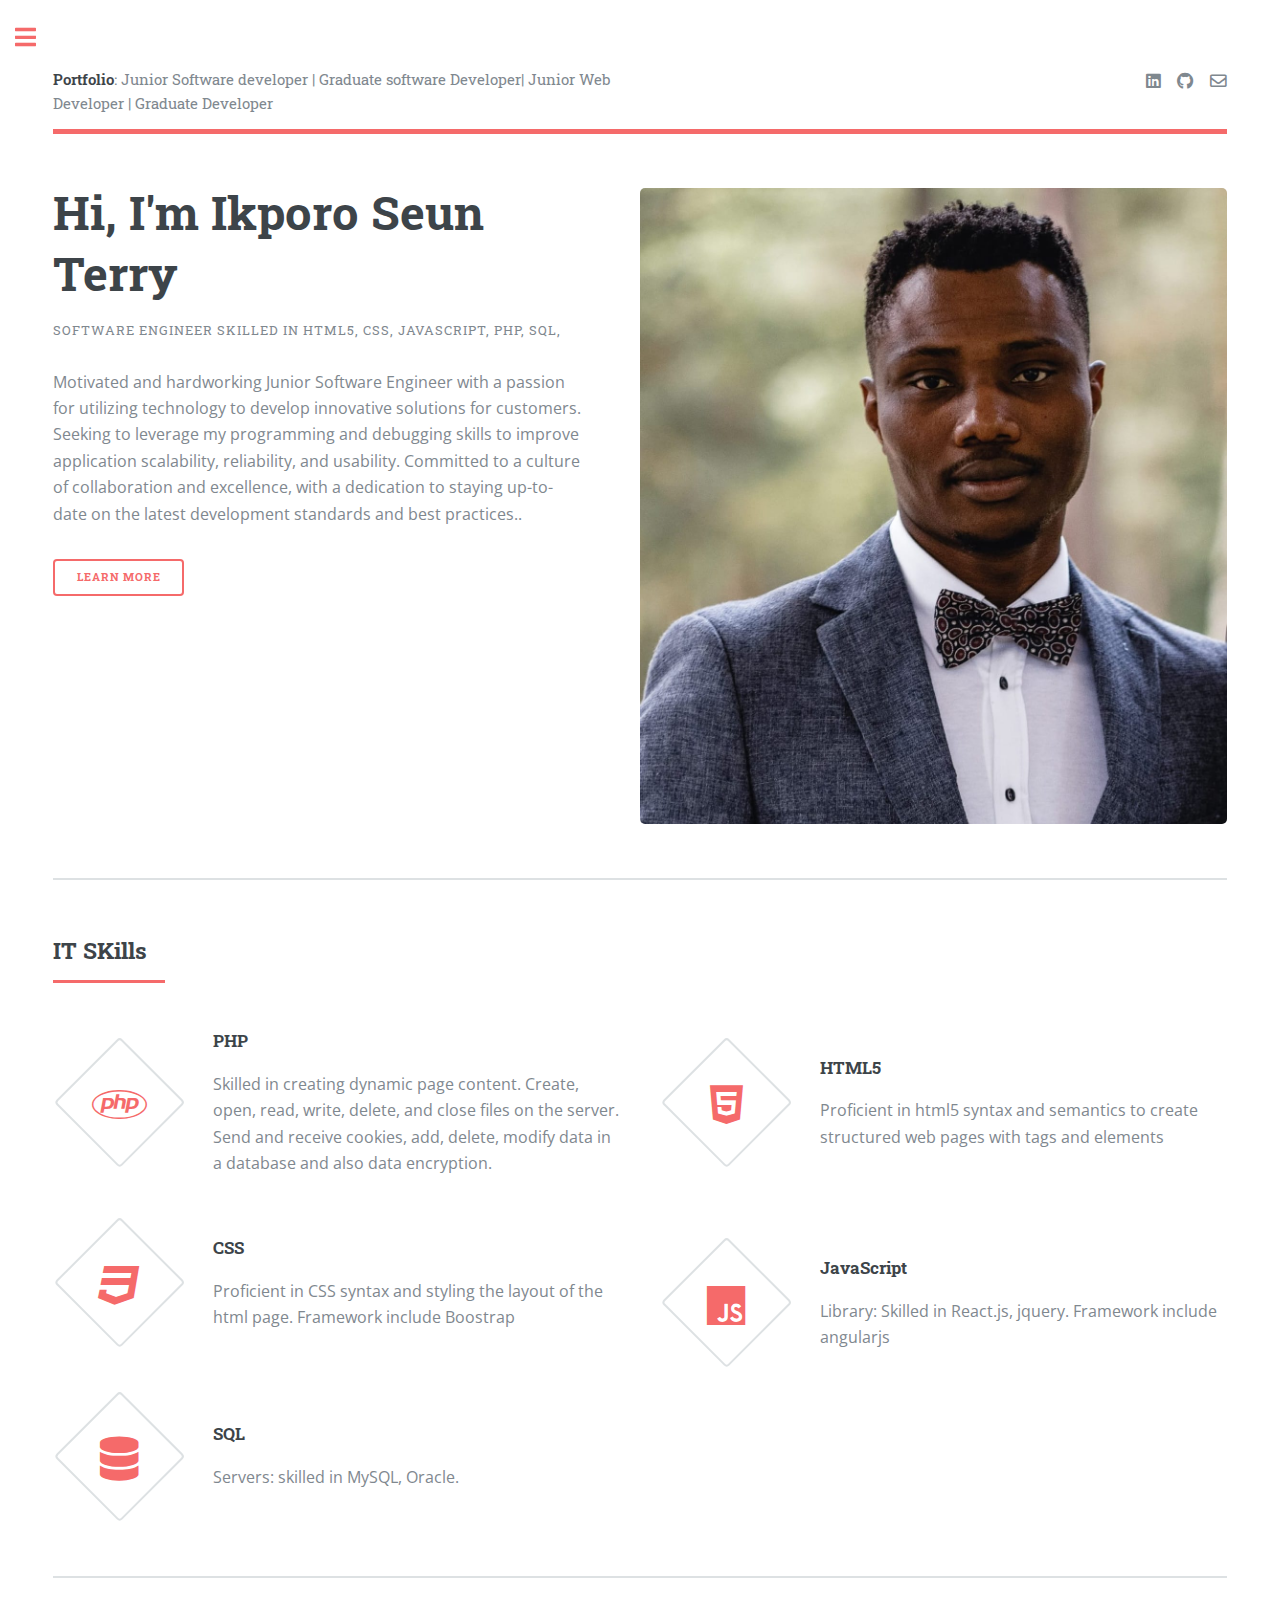
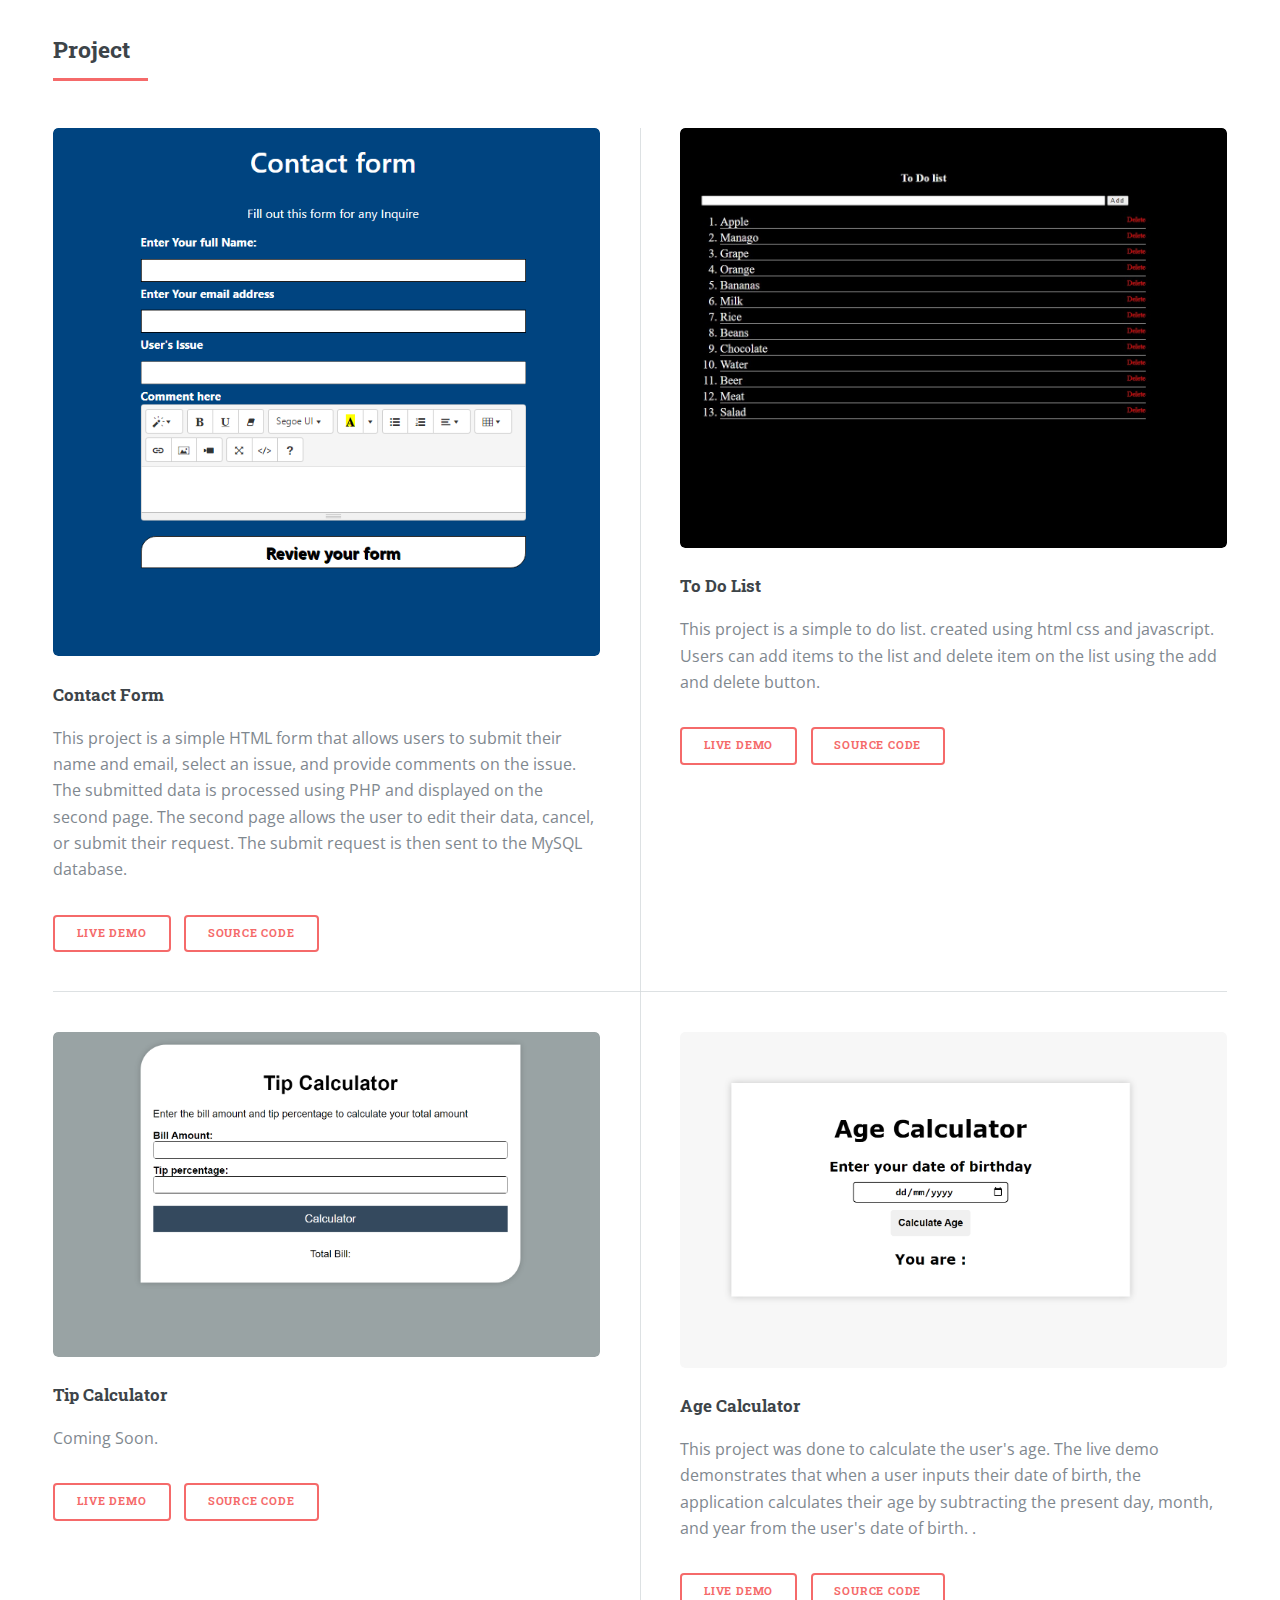
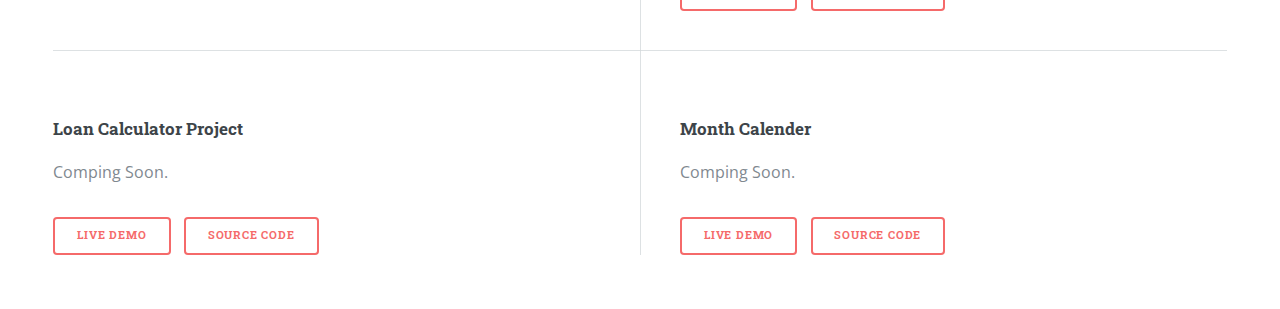
==== commit a2d6184c: "Update index.html" ====
--- a/index.html
+++ b/index.html
@@ -98,8 +98,8 @@
 											<h3>Contact Form</h3>
 											<p>This project is a simple HTML form that allows users to submit their name and email, select an issue, and provide comments on the issue. The submitted data is processed using PHP and displayed on the second page. The second page allows the user to edit their data, cancel, or submit their request. The submit request is then sent to the MySQL database.</p>
 											<ul class="actions">
-												<li><a href="#" class="button">Live Demo</a></li>
-												<li><a href="#" class="button">Source Code</a></li>
+												<li><a href="https://softerry.github.io/contactform/" class="button">Live Demo</a></li>
+												<li><a href="https://github.com/softerry/contactform" class="button">Source Code</a></li>
 											</ul>
 										</article>
 										<article>
@@ -107,8 +107,8 @@
 											<h3>To Do List</h3>
 											<p>This project is a simple to do list. created using html css and javascript. Users can add items to the list and delete item on the list using the add and delete button.</p>
 											<ul class="actions">
-												<li><a href="#" class="button">Live Demo</a></li>
-												<li><a href="#" class="button">Source Code</a></li>
+												<li><a href="https://softerry.github.io/todolistjs/" class="button">Live Demo</a></li>
+												<li><a href="https://github.com/softerry/todolistjs" class="button">Source Code</a></li>
 											</ul>
 										</article>
 										<article>
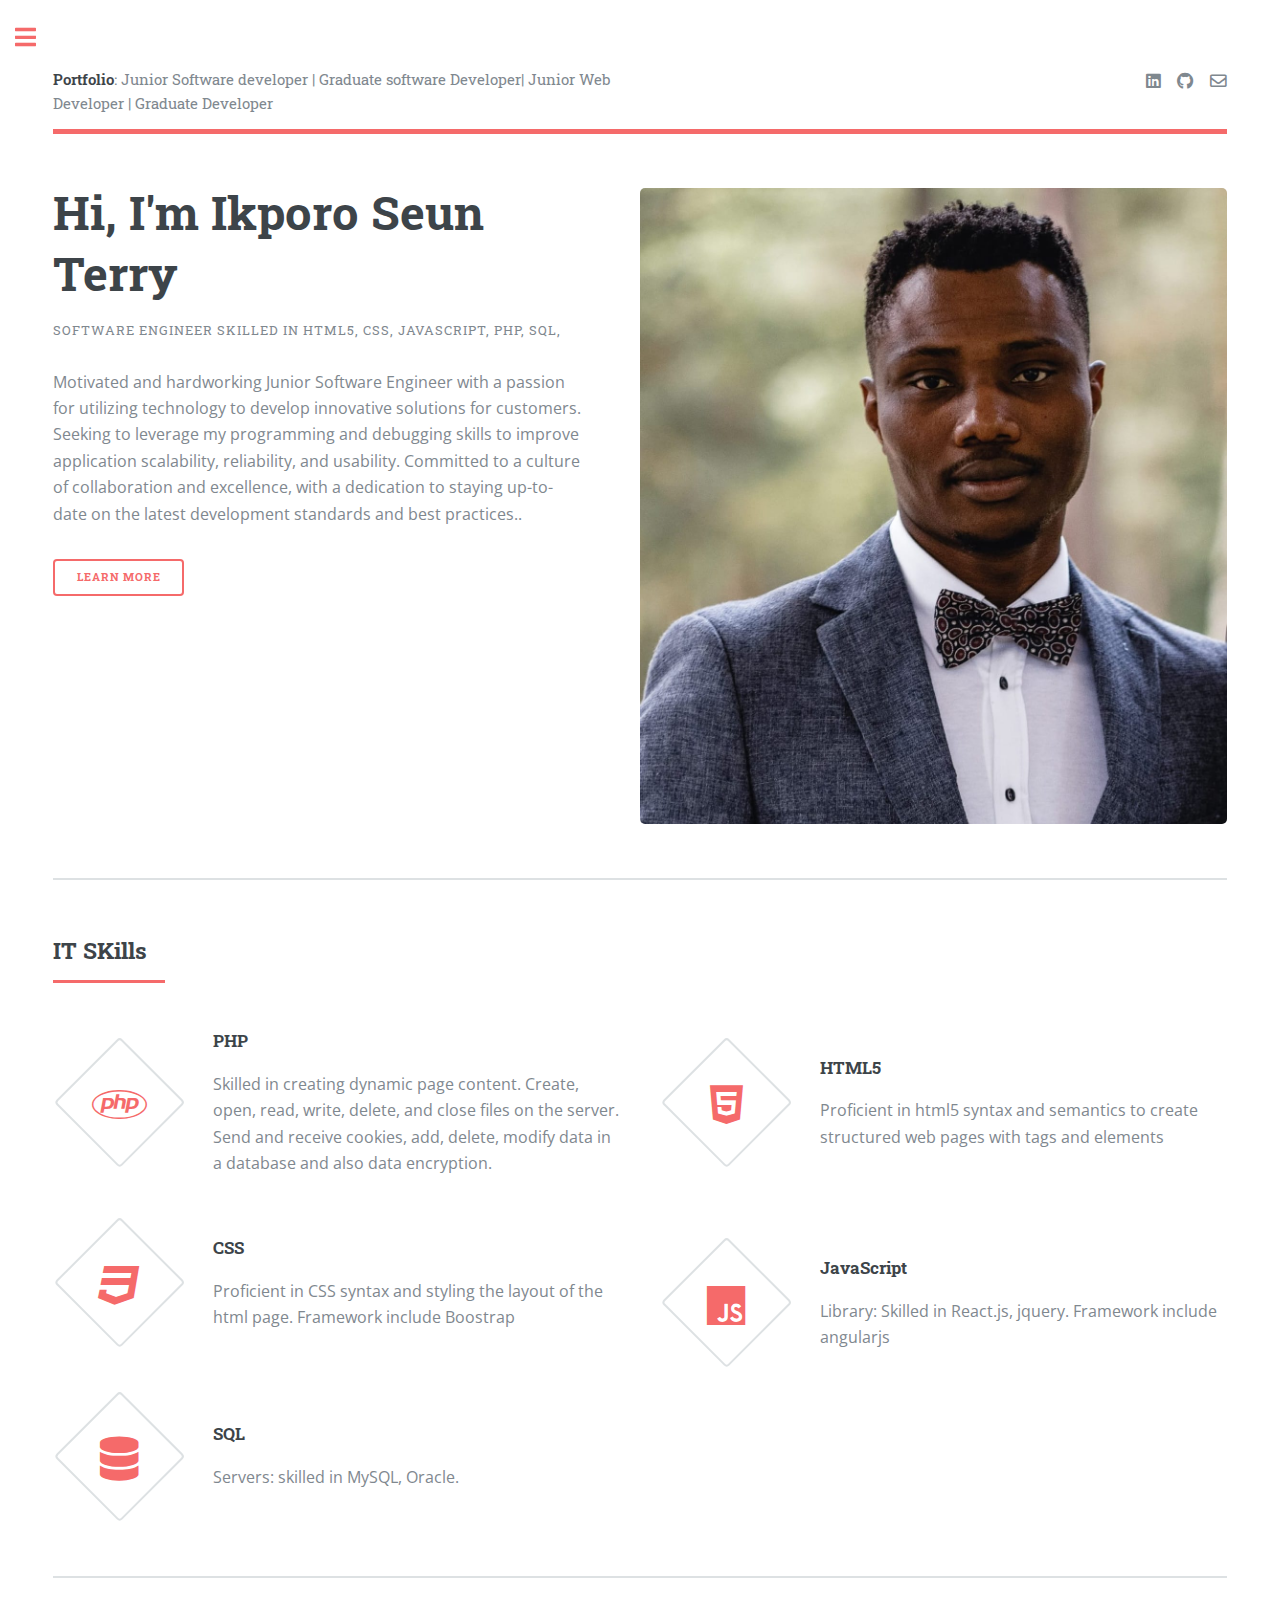
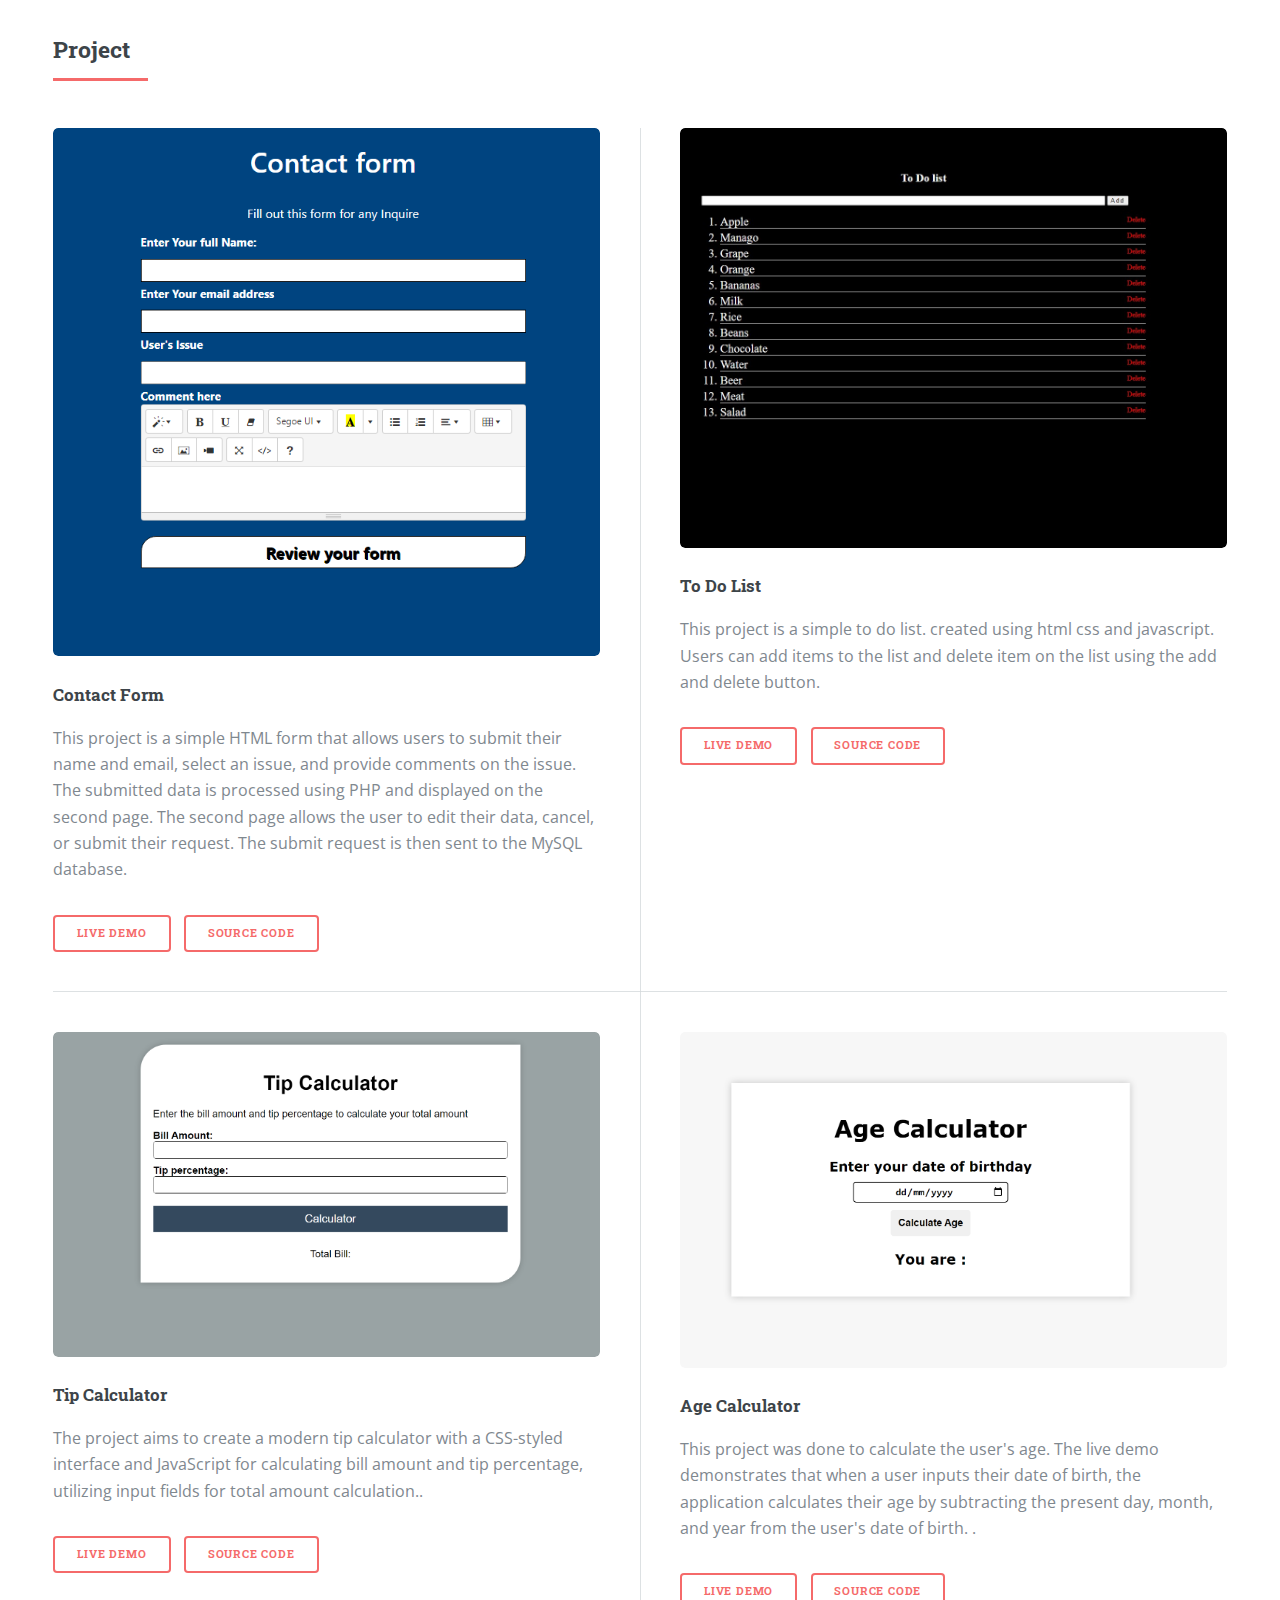
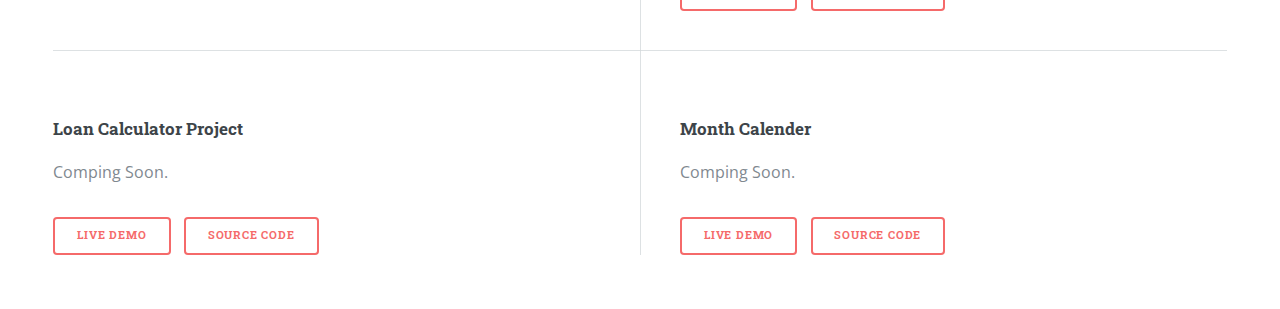
==== commit aa4c875a: "Update index.html" ====
--- a/index.html
+++ b/index.html
@@ -114,7 +114,7 @@
 										<article>
 											<a href="#" class="image"><img src="images/tipcalculator.png" alt="" /></a>
 											<h3>Tip Calculator</h3>
-											<p>Coming Soon.</p>
+											<p>The project aims to create a modern tip calculator with a CSS-styled interface and JavaScript for calculating bill amount and tip percentage, utilizing input fields for total amount calculation..</p>
 											<ul class="actions">
 												<li><a href="https://softerry.github.io/tipcalculator/" class="button">Live Demo</a></li>
 												<li><a href="https://github.com/softerry/tipcalculator" class="button">Source Code</a></li>
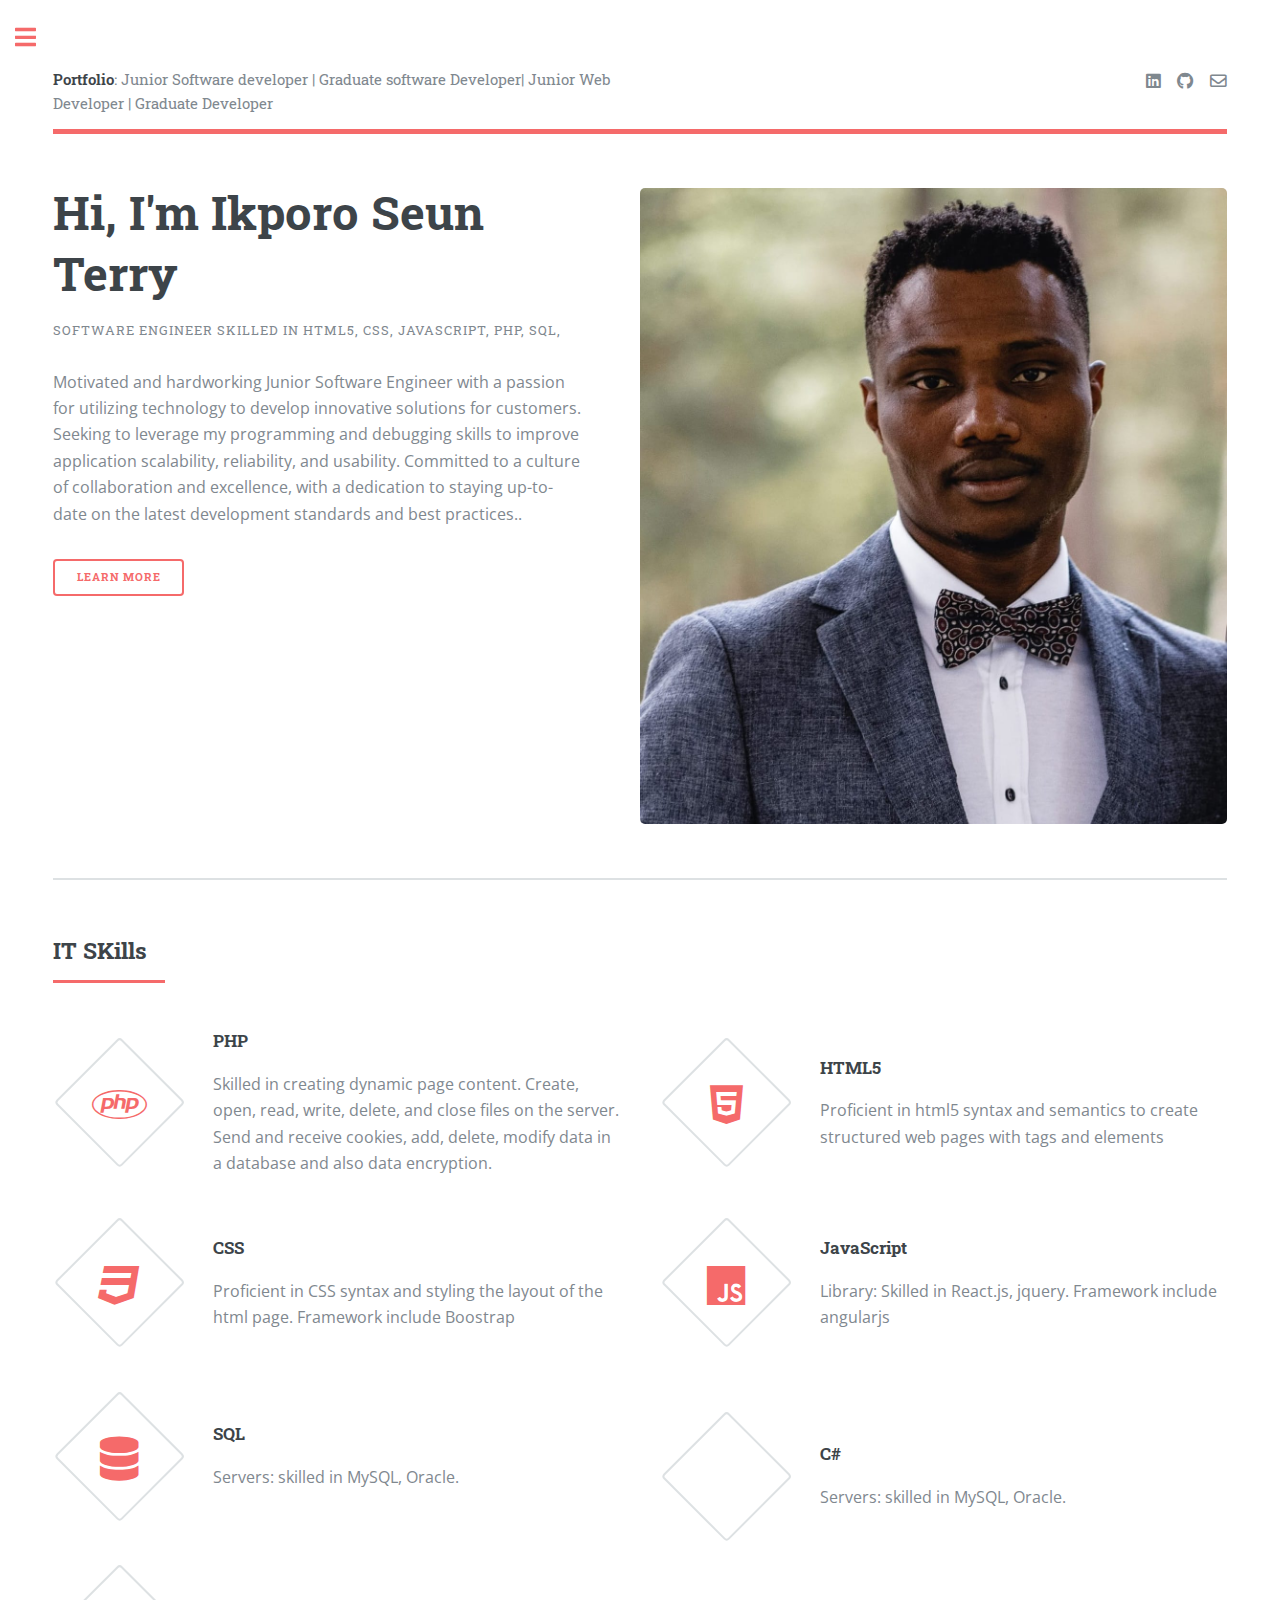
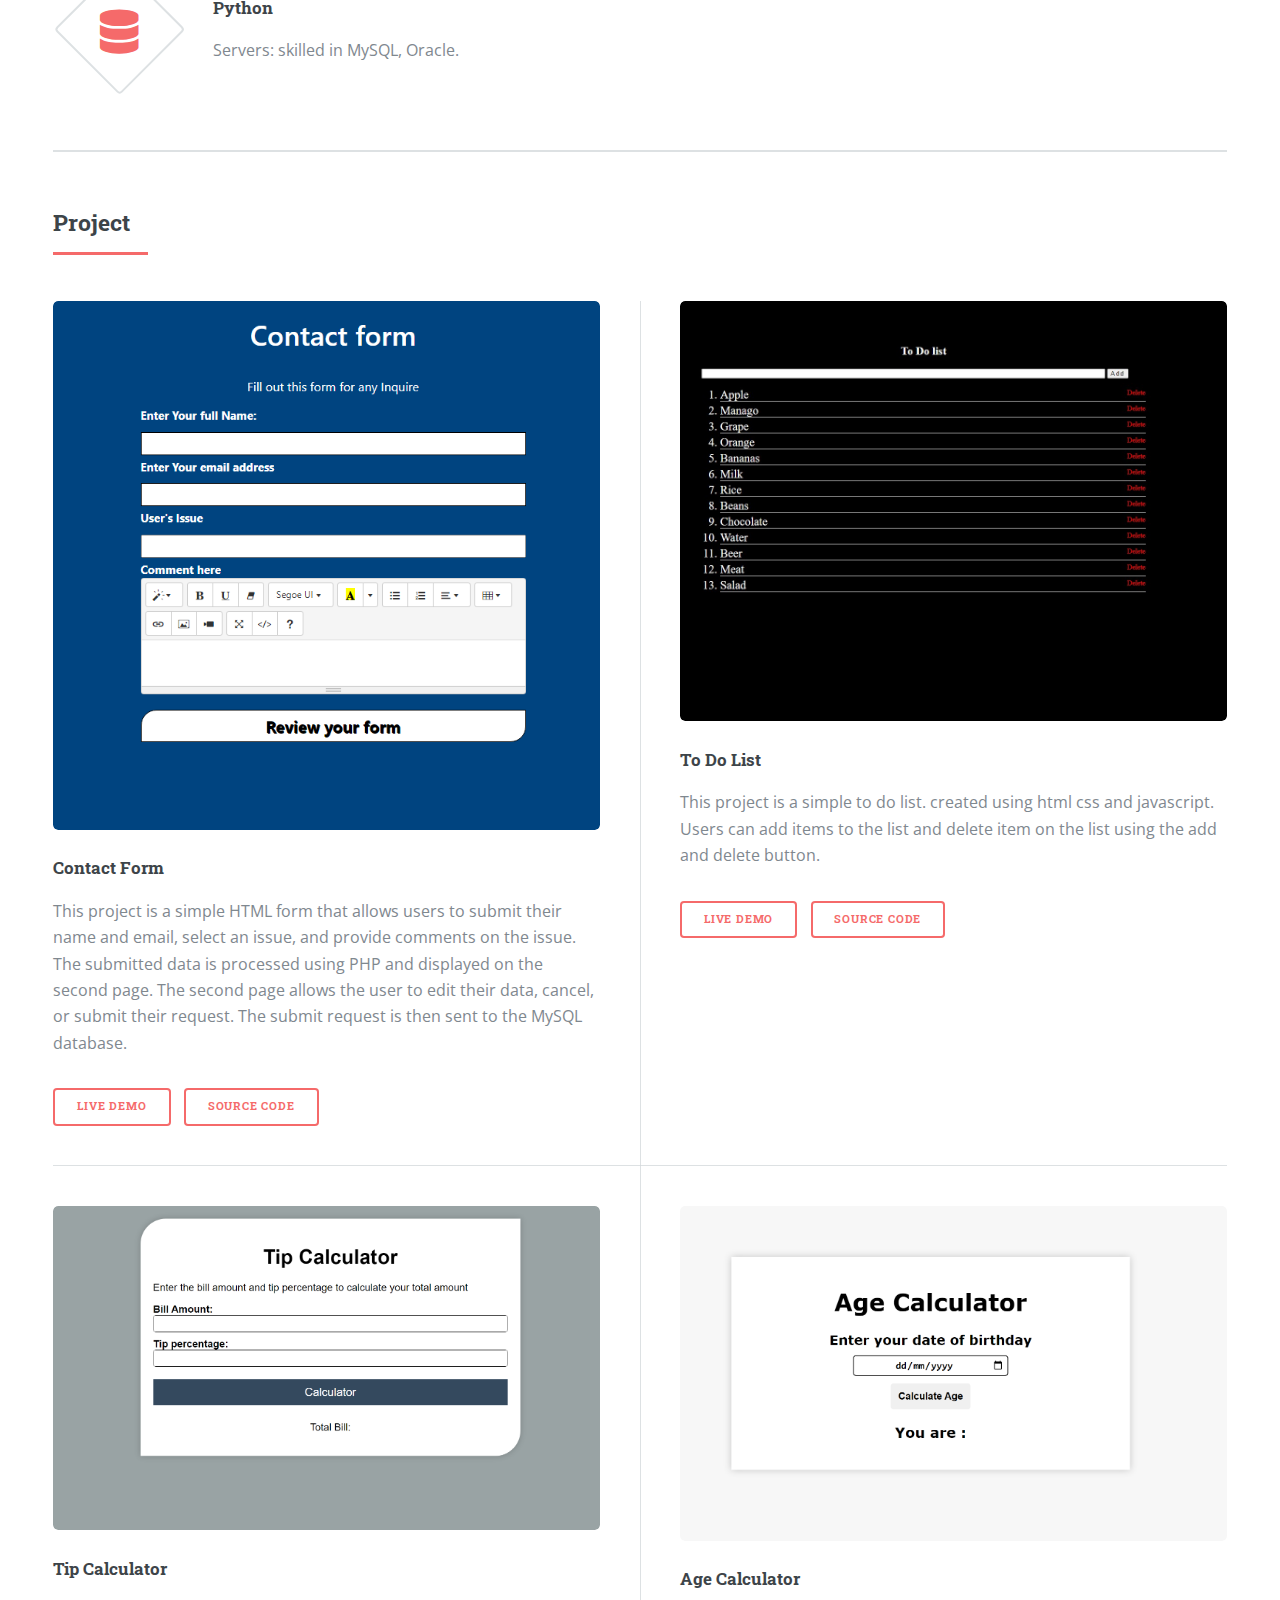
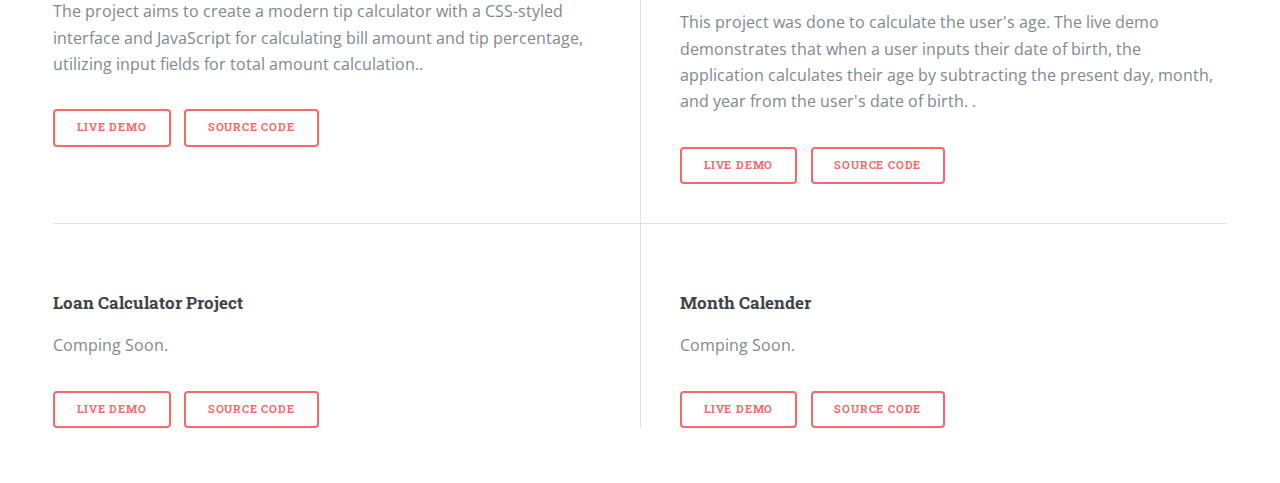
==== commit e18a827e: "Update index.html" ====
--- a/index.html
+++ b/index.html
@@ -35,7 +35,7 @@
 										</header>
 										<p>Motivated and hardworking Junior Software Engineer with a passion for utilizing technology to develop innovative solutions for customers. Seeking to leverage my programming and debugging skills to improve application scalability, reliability, and usability. Committed to a culture of collaboration and excellence, with a dedication to staying up-to-date on the latest development standards and best practices..</p>
 										<ul class="actions">
-											<li><a href="#" class="button big">Learn More</a></li>
+											<li><a href="https://softerry.github.io/portfolio/profile.html" class="button big">Learn More</a></li>
 										</ul>
 									</div>
 									<span class="image object">
@@ -81,6 +81,20 @@
 											<span class="icon solid fa-database"></span>
 											<div class="content">
 												<h3>SQL</h3>
+												<p> Servers: skilled in MySQL, Oracle.</p>
+											</div>
+										</article>
+										<article>
+											<span class="icon fa-python"></span>
+											<div class="content">
+												<h3>C#</h3>
+												<p> Servers: skilled in MySQL, Oracle.</p>
+											</div>
+										</article>
+										<article>
+											<span class="icon solid fa-database"></span>
+											<div class="content">
+												<h3>Python</h3>
 												<p> Servers: skilled in MySQL, Oracle.</p>
 											</div>
 										</article>
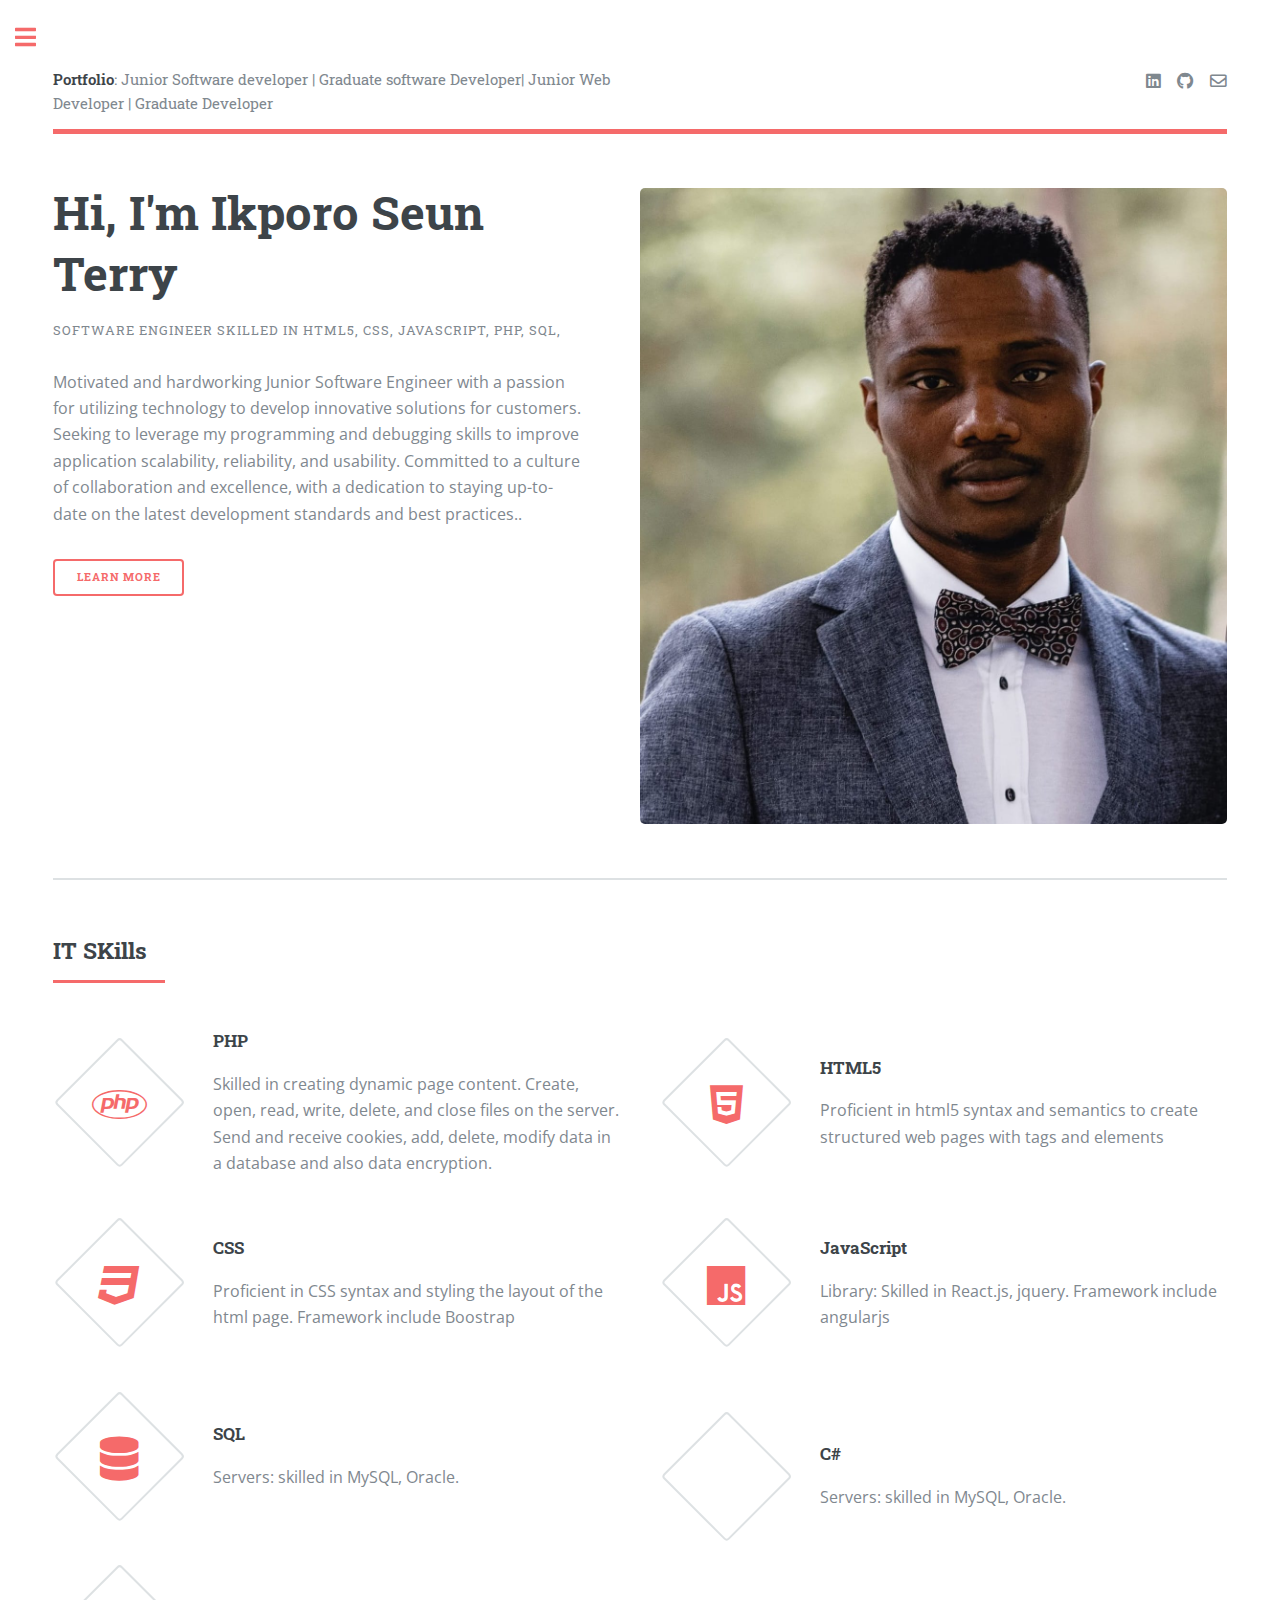
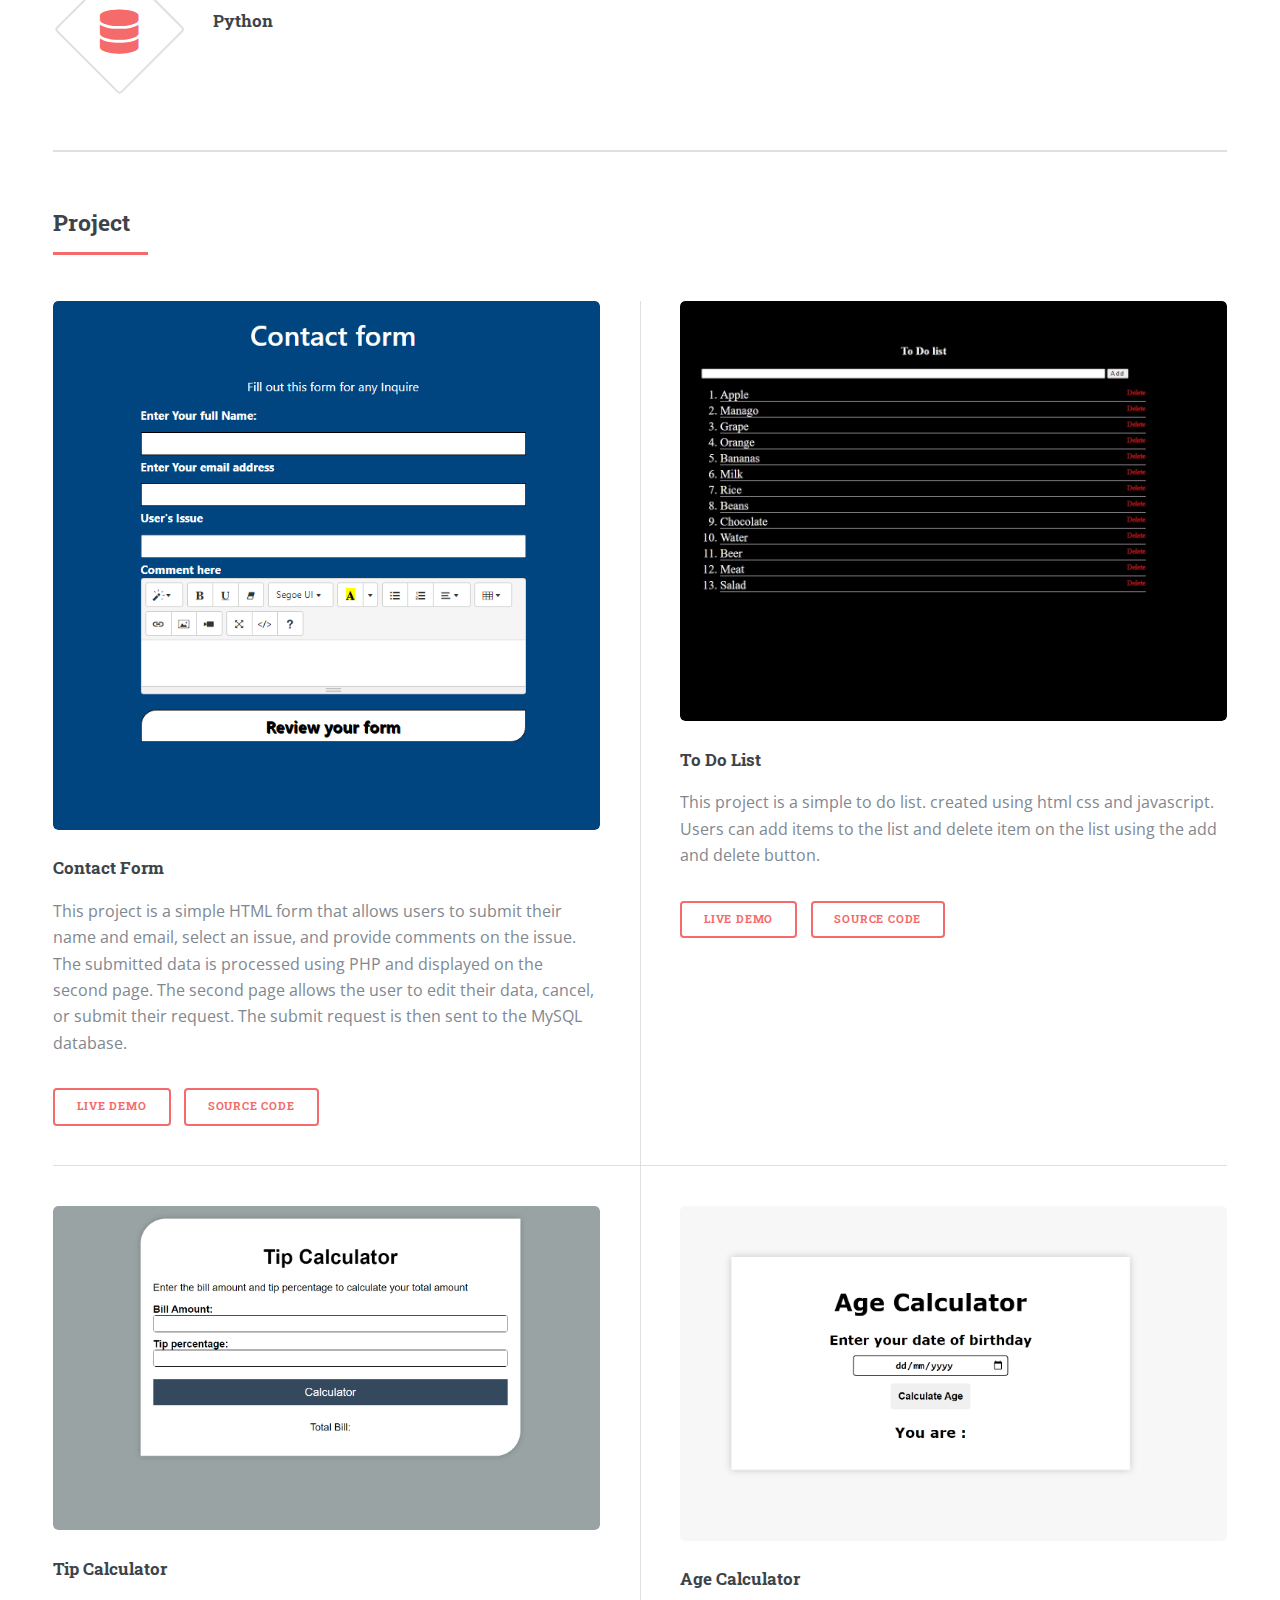
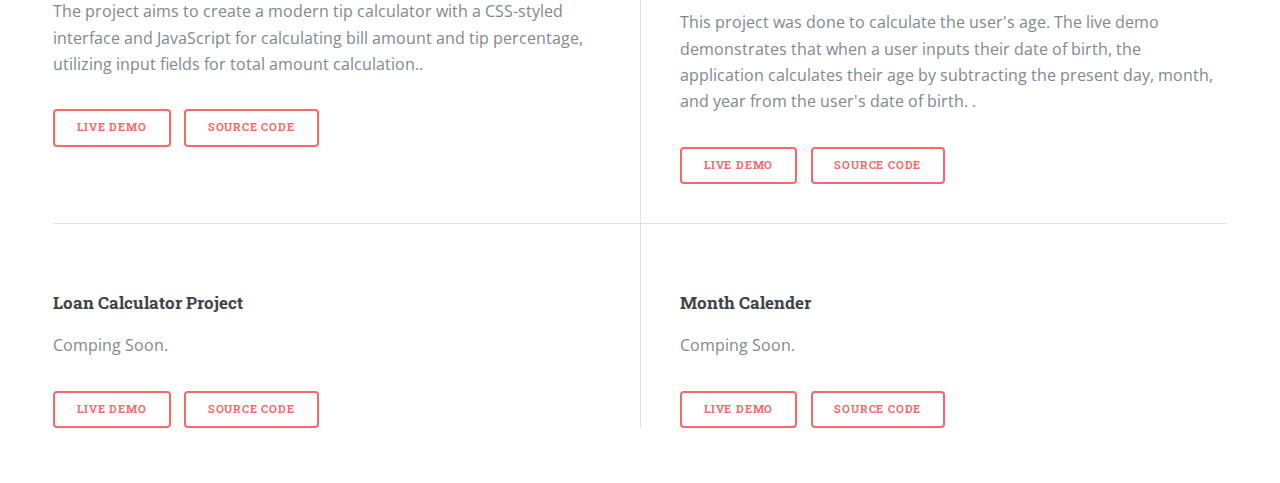
==== commit b5654344: "Update index.html" ====
--- a/index.html
+++ b/index.html
@@ -85,7 +85,8 @@
 											</div>
 										</article>
 										<article>
-											<span class="icon fa-python"></span>
+											
+											<span class="icon fa-slack-hash"></span>
 											<div class="content">
 												<h3>C#</h3>
 												<p> Servers: skilled in MySQL, Oracle.</p>
@@ -95,7 +96,7 @@
 											<span class="icon solid fa-database"></span>
 											<div class="content">
 												<h3>Python</h3>
-												<p> Servers: skilled in MySQL, Oracle.</p>
+												<p></p>
 											</div>
 										</article>
 									</div>
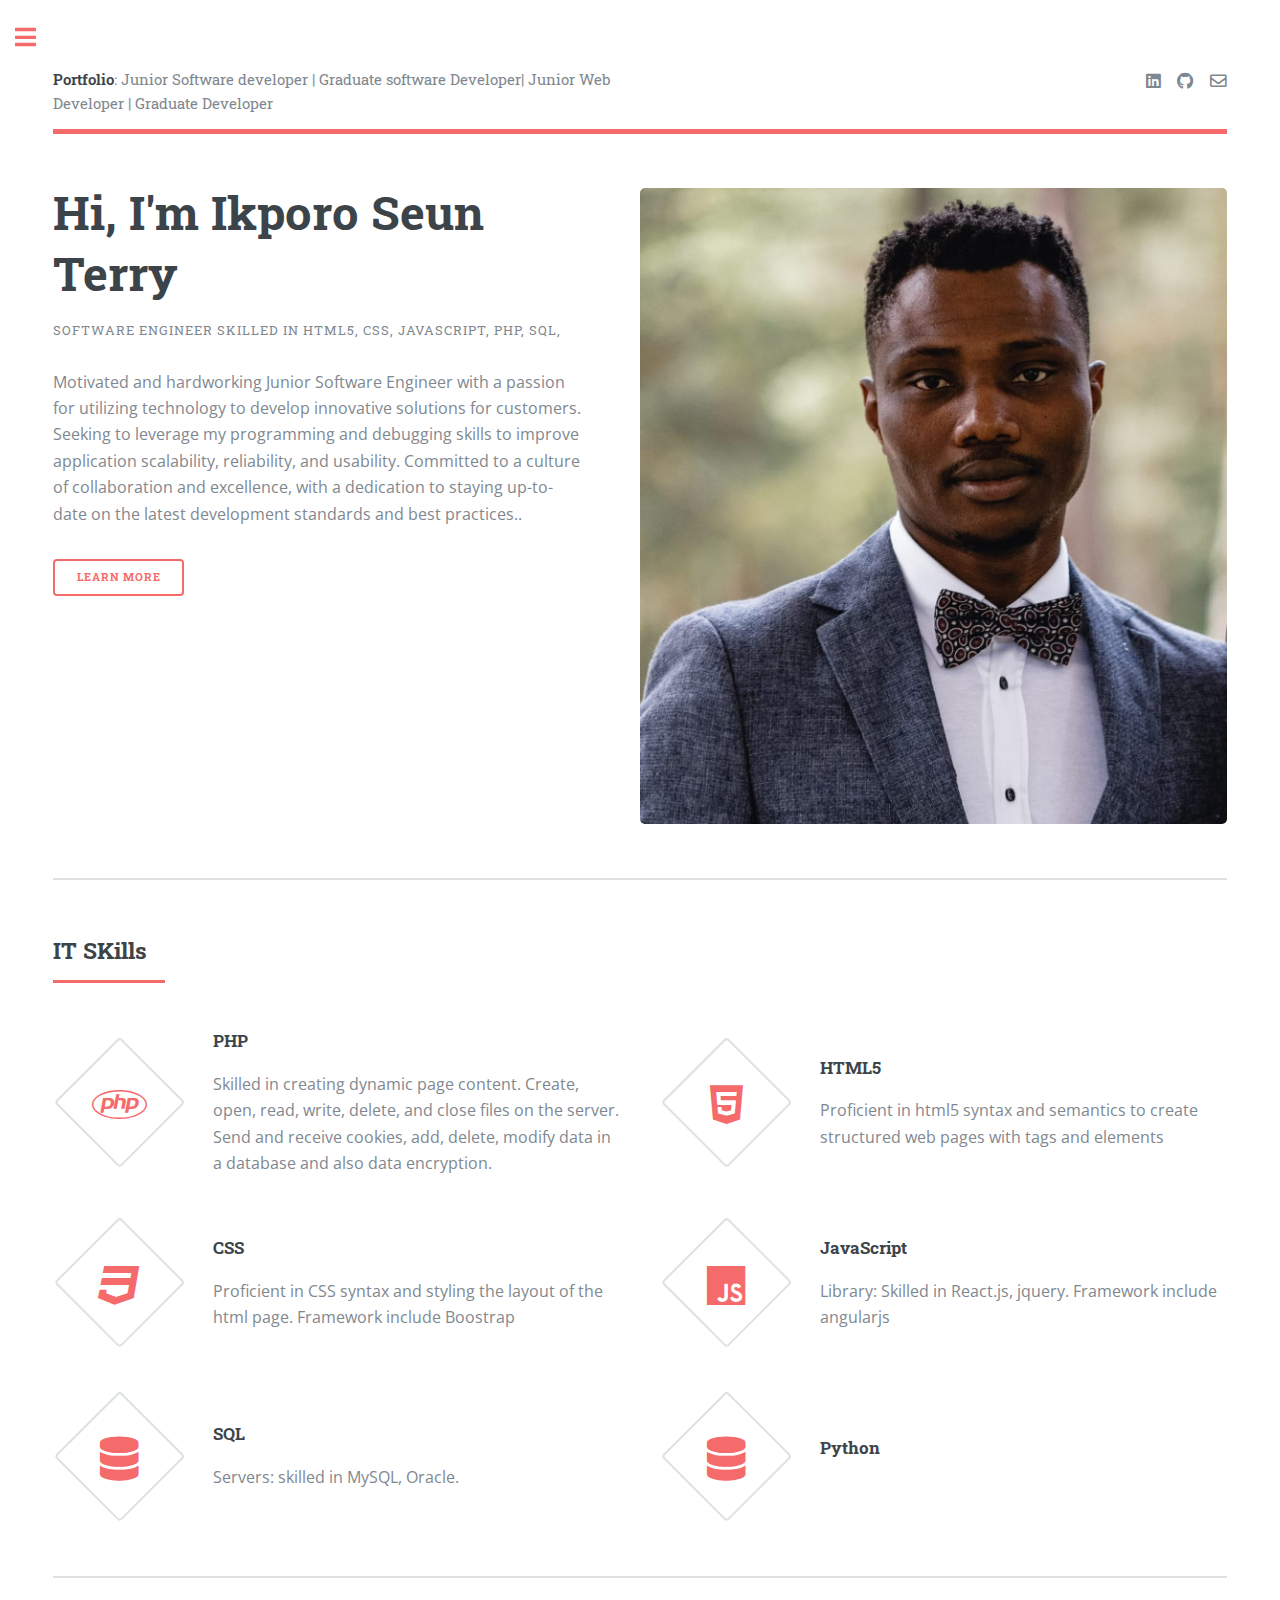
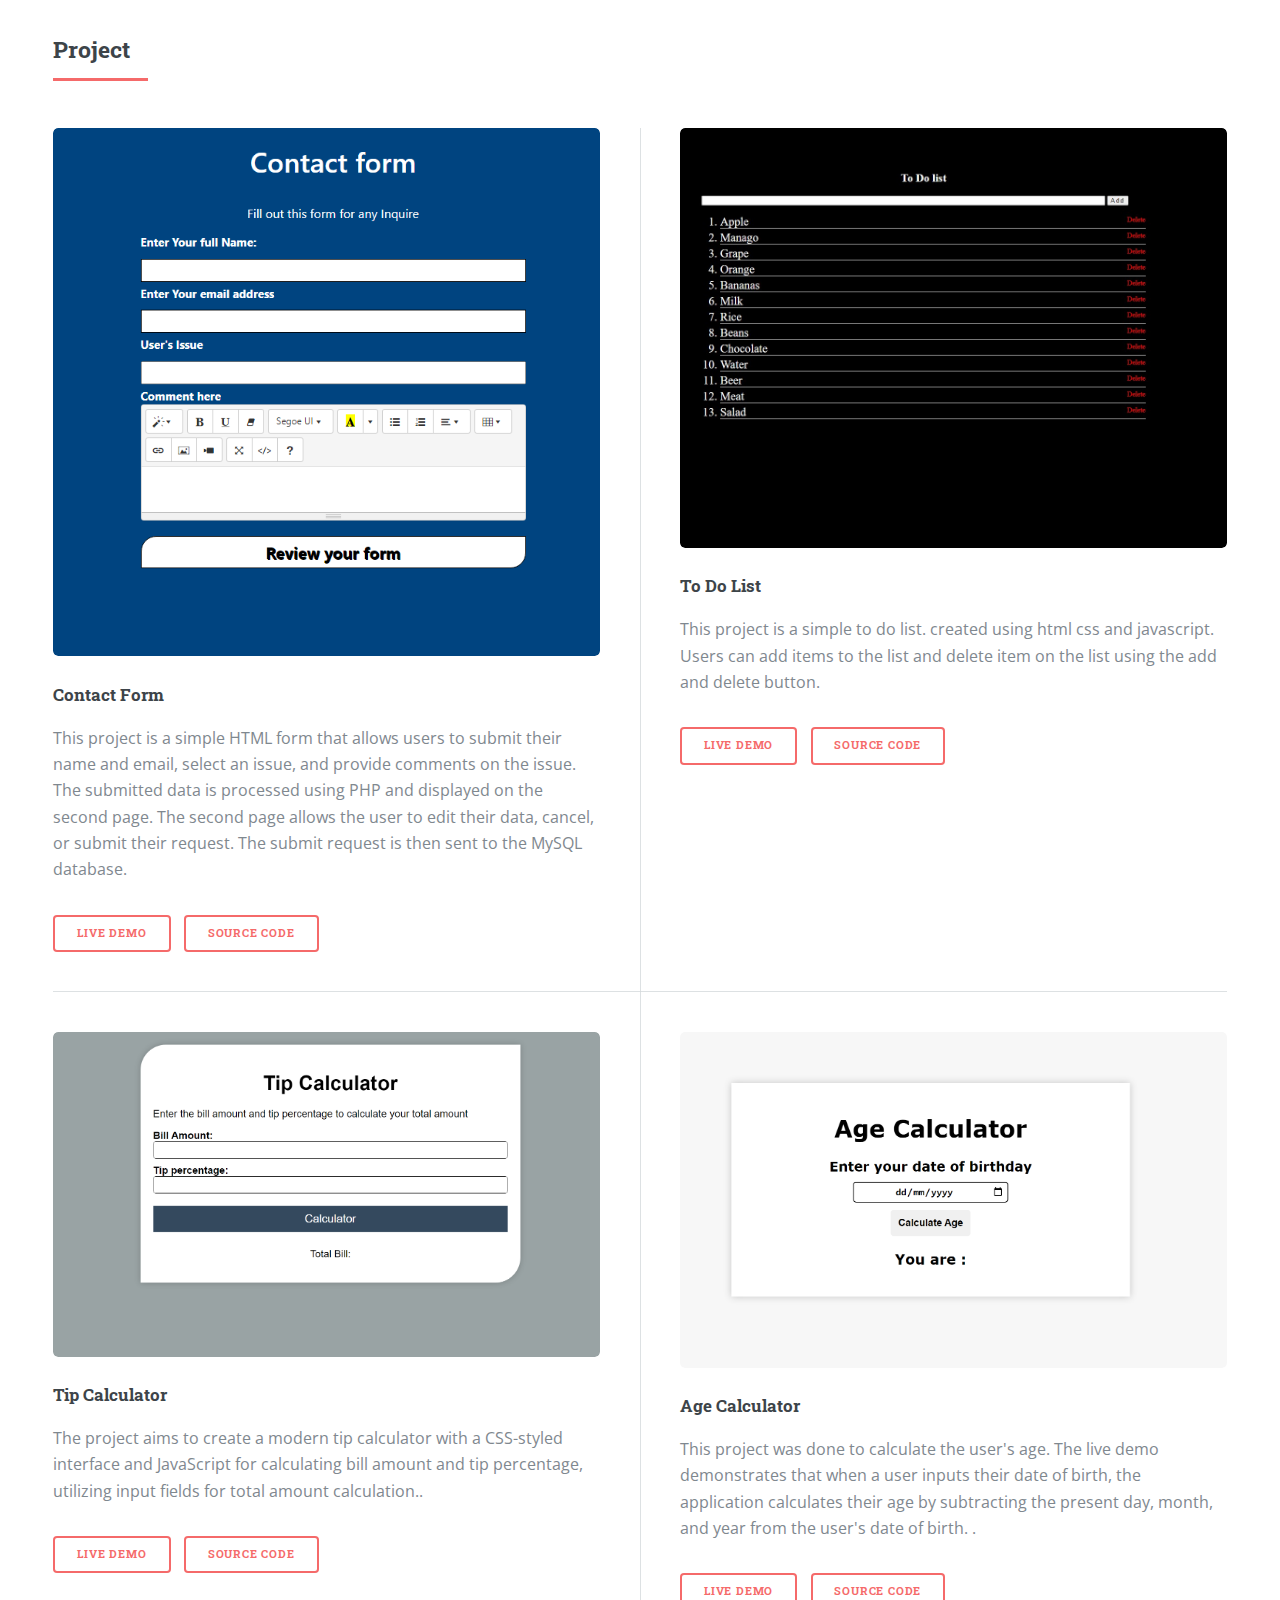
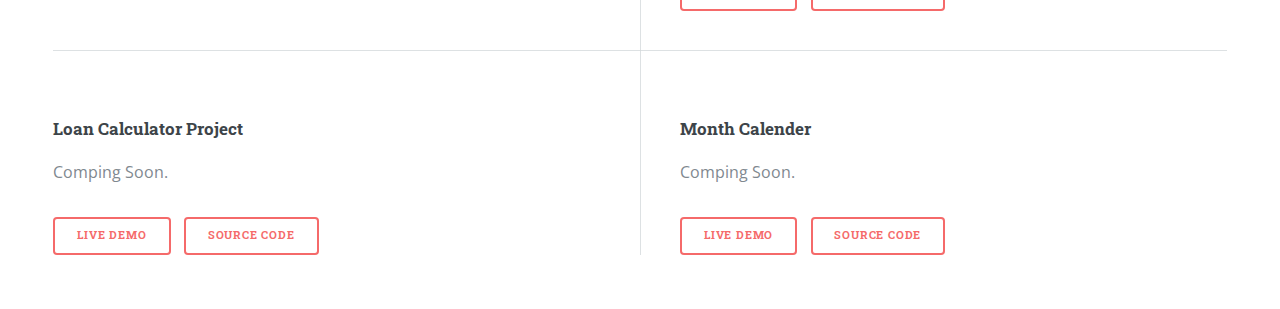
==== commit 8169cafd: "Update index.html" ====
--- a/index.html
+++ b/index.html
@@ -85,14 +85,6 @@
 											</div>
 										</article>
 										<article>
-											
-											<span class="icon fa-slack-hash"></span>
-											<div class="content">
-												<h3>C#</h3>
-												<p> Servers: skilled in MySQL, Oracle.</p>
-											</div>
-										</article>
-										<article>
 											<span class="icon solid fa-database"></span>
 											<div class="content">
 												<h3>Python</h3>
